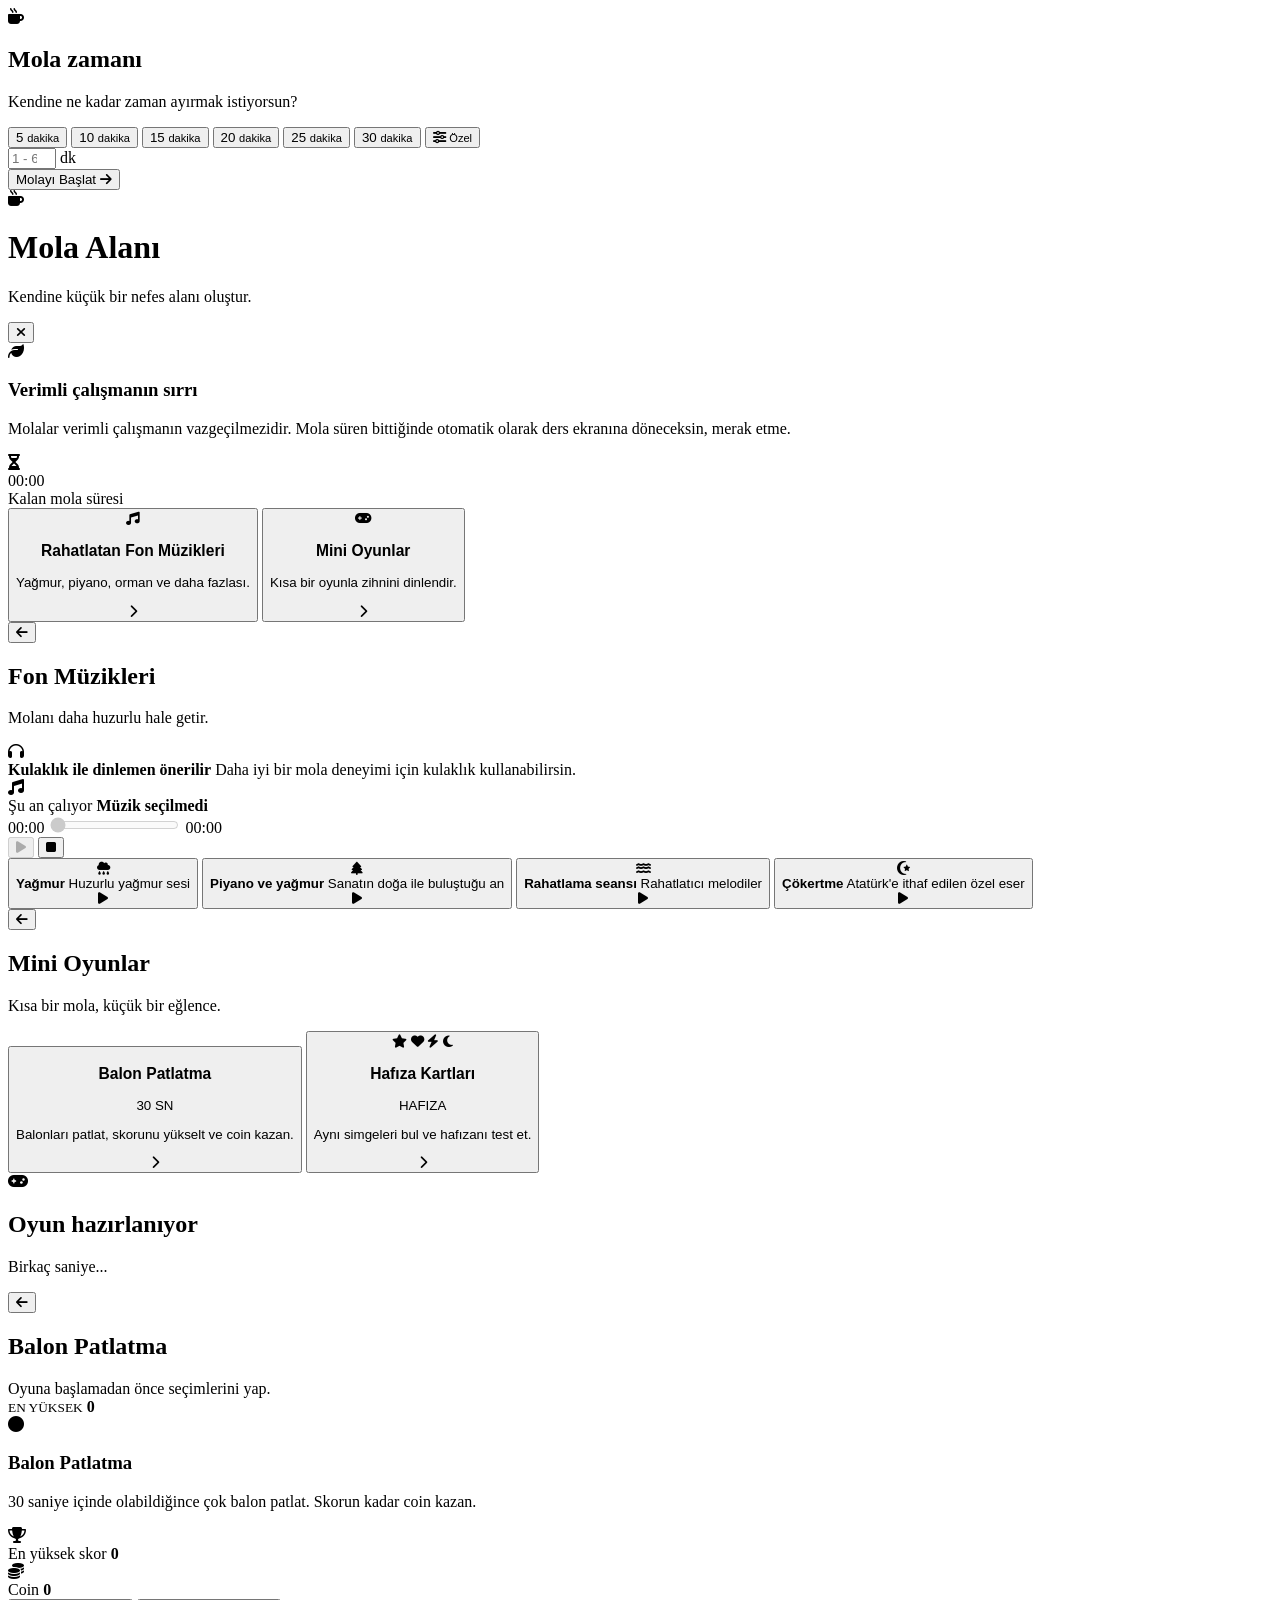
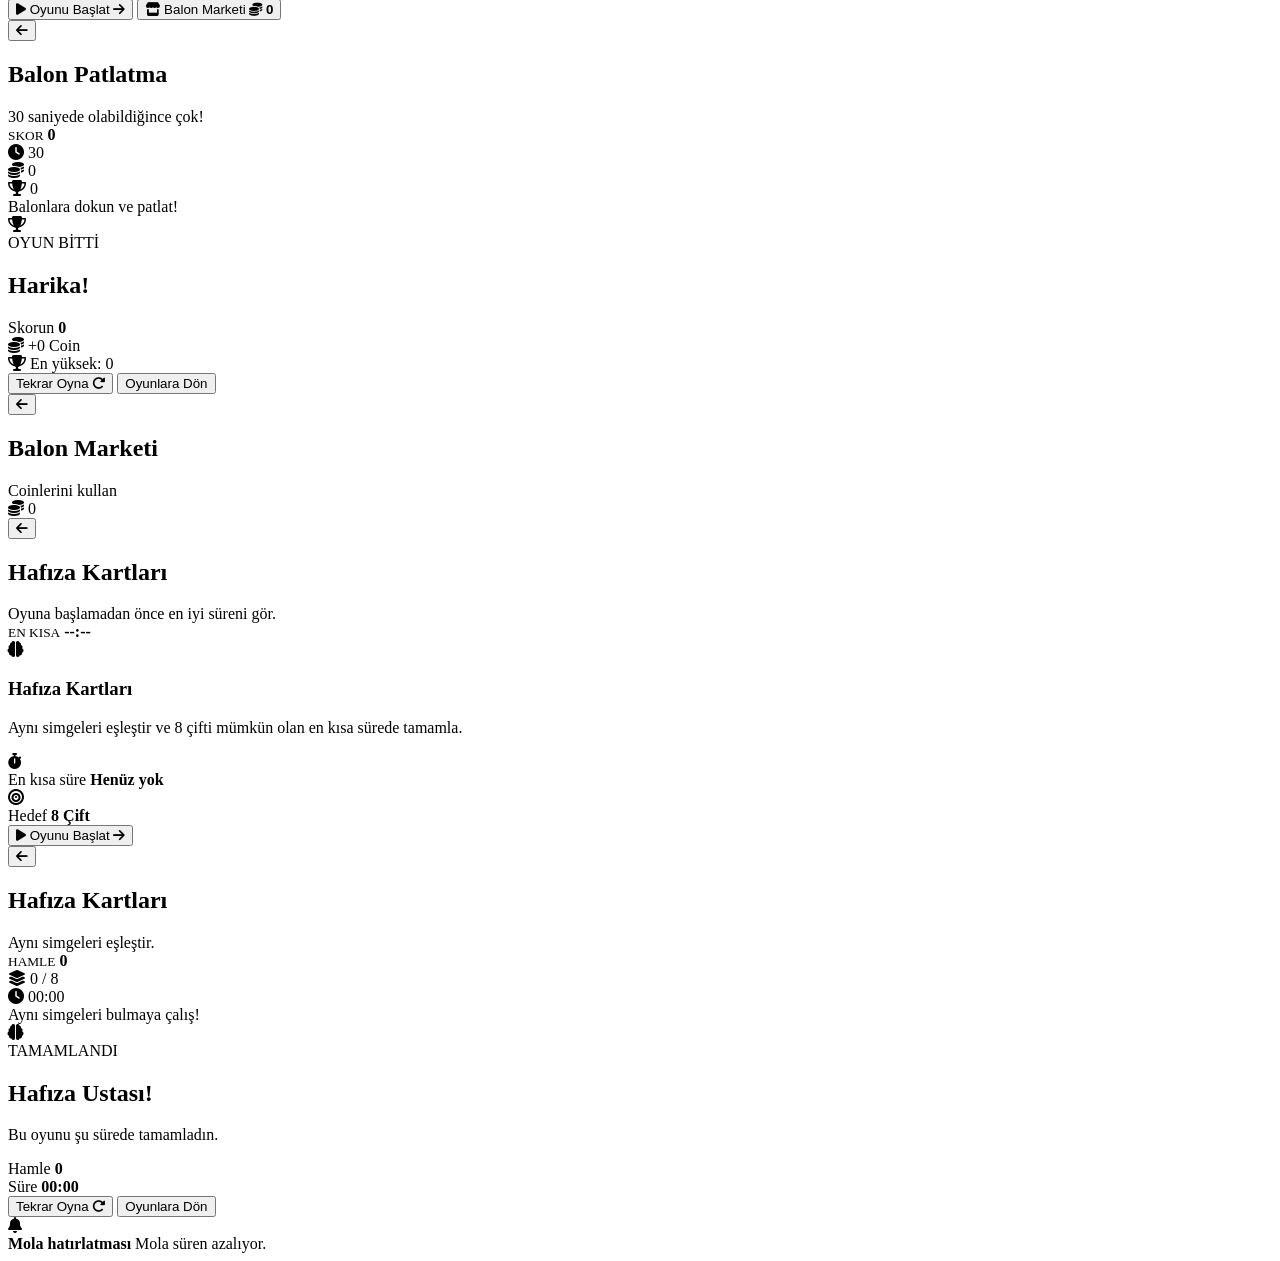
==== mola.html @ a787a086 "Add files via upload" ====
<!DOCTYPE html>
<html lang="tr">
<head>
    <meta charset="UTF-8">
    <meta name="viewport" content="width=device-width, initial-scale=1.0, maximum-scale=1.0, user-scalable=no">
    <meta name="theme-color" content="#0b1018">

    <title>Apexio - Mola</title>

    <link rel="preconnect" href="https://fonts.googleapis.com">
    <link rel="preconnect" href="https://fonts.gstatic.com" crossorigin>
    <link href="https://fonts.googleapis.com/css2?family=Poppins:wght@300;400;500;600;700;800&display=swap" rel="stylesheet">

    <link rel="stylesheet"
          href="https://cdnjs.cloudflare.com/ajax/libs/font-awesome/6.6.0/css/all.min.css">

    <link rel="stylesheet" href="style/mola.css">
</head>

<body>

<div class="background-effects">
    <div class="glow glow-one"></div>
    <div class="glow glow-two"></div>
</div>

<!-- =========================================================
     SÜRE SEÇİM POPUP
========================================================= -->

<div class="popup active" id="breakPopup">

    <div class="popup-box">

        <div class="popup-icon">
            <i class="fa-solid fa-mug-hot"></i>
        </div>

        <h2>Mola zamanı</h2>

        <p>
            Kendine ne kadar zaman ayırmak istiyorsun?
        </p>

        <div class="time-grid">

            <button class="time-option" data-minutes="5">
                <span>5</span>
                <small>dakika</small>
            </button>

            <button class="time-option" data-minutes="10">
                <span>10</span>
                <small>dakika</small>
            </button>

            <button class="time-option" data-minutes="15">
                <span>15</span>
                <small>dakika</small>
            </button>

            <button class="time-option" data-minutes="20">
                <span>20</span>
                <small>dakika</small>
            </button>

            <button class="time-option" data-minutes="25">
                <span>25</span>
                <small>dakika</small>
            </button>

            <button class="time-option" data-minutes="30">
                <span>30</span>
                <small>dakika</small>
            </button>

            <button class="time-option custom-option" id="customBtn">
                <i class="fa-solid fa-sliders"></i>
                <small>Özel</small>
            </button>

        </div>

        <div class="custom-area" id="customArea">

            <div class="custom-input-wrapper">
                <input
                    type="number"
                    id="customInput"
                    min="1"
                    max="60"
                    inputmode="numeric"
                    placeholder="1 - 60"
                >

                <span>dk</span>
            </div>

            <button id="customStart">
                Molayı Başlat
                <i class="fa-solid fa-arrow-right"></i>
            </button>

            <div class="custom-error" id="customError"></div>

        </div>

    </div>

</div>


<!-- =========================================================
     ANA MOLA SAYFASI
========================================================= -->

<main class="main-page" id="mainPage">

    <header class="main-header">

        <div class="title-area">

            <div class="main-icon">
                <i class="fa-solid fa-mug-hot"></i>
            </div>

            <div>
                <h1>Mola Alanı</h1>
                <p>Kendine küçük bir nefes alanı oluştur.</p>
            </div>

        </div>

        <button class="close-page-btn" id="exitBtn" aria-label="Moladan çık">
            <i class="fa-solid fa-xmark"></i>
        </button>

    </header>


    <!-- BİLGİLENDİRME -->

    <section class="info-card">

        <div class="info-icon">
            <i class="fa-solid fa-leaf"></i>
        </div>

        <div class="info-content">

            <h3>Verimli çalışmanın sırrı</h3>

            <p>
                Molalar verimli çalışmanın vazgeçilmezidir.
                Mola süren bittiğinde otomatik olarak ders ekranına döneceksin,
                merak etme.
            </p>

        </div>

    </section>


    <!-- TIMER -->

    <section class="timer-card">

        <div class="timer-decoration timer-decoration-one"></div>
        <div class="timer-decoration timer-decoration-two"></div>

        <div class="hourglass-container">

            <div class="hourglass">
                <i class="fa-solid fa-hourglass-half"></i>
            </div>

        </div>

        <div class="timer" id="timer">
            00:00
        </div>

        <div class="timer-label">
            Kalan mola süresi
        </div>

        <div class="timer-progress">
            <div class="timer-progress-bar" id="timerProgress"></div>
        </div>

    </section>


    <!-- AKSİYONLAR -->

    <section class="action-grid">

        <button class="action-card" id="musicOpen">

            <div class="action-icon music-icon">
                <i class="fa-solid fa-music"></i>
            </div>

            <div class="action-text">
                <h3>Rahatlatan Fon Müzikleri</h3>
                <p>Yağmur, piyano, orman ve daha fazlası.</p>
            </div>

            <i class="fa-solid fa-chevron-right action-arrow"></i>

        </button>


        <button class="action-card" id="gameOpen">

            <div class="action-icon game-icon">
                <i class="fa-solid fa-gamepad"></i>
            </div>

            <div class="action-text">
                <h3>Mini Oyunlar</h3>
                <p>Kısa bir oyunla zihnini dinlendir.</p>
            </div>

            <i class="fa-solid fa-chevron-right action-arrow"></i>

        </button>

    </section>

</main>


<!-- =========================================================
     FON MÜZİKLERİ SAYFASI
========================================================= -->

<section class="subpage" id="musicPage">

    <div class="subpage-header">

        <button class="back-button" id="musicBack">
            <i class="fa-solid fa-arrow-left"></i>
        </button>

        <div>
            <h2>Fon Müzikleri</h2>
            <p>Molanı daha huzurlu hale getir.</p>
        </div>

    </div>


    <div class="music-headphone-notice">
        <div class="music-headphone-icon">
            <i class="fa-solid fa-headphones"></i>
        </div>
        <div>
            <strong>Kulaklık ile dinlemen önerilir</strong>
            <span>Daha iyi bir mola deneyimi için kulaklık kullanabilirsin.</span>
        </div>
    </div>


    <div class="music-now-playing" id="musicNowPlaying">

        <div class="music-disc" id="musicDisc">
            <i class="fa-solid fa-music"></i>
        </div>

        <div class="music-player-main">
            <span>Şu an çalıyor</span>
            <strong id="nowPlayingName">Müzik seçilmedi</strong>

            <div class="music-progress-row">
                <span id="musicCurrentTime">00:00</span>
                <input
                    id="musicSeek"
                    class="music-seek"
                    type="range"
                    min="0"
                    max="100"
                    value="0"
                    step="0.1"
                    aria-label="Müzik ilerlemesi">
                <span id="musicDuration">00:00</span>
            </div>
        </div>

        <button id="musicPlayPause" class="music-control" aria-label="Oynat/Duraklat">
            <i class="fa-solid fa-play"></i>
        </button>

        <button id="stopMusic" class="music-stop" aria-label="Müziği durdur">
            <i class="fa-solid fa-stop"></i>
        </button>

    </div>


    <div class="ataturk-message" id="ataturkMessage" hidden aria-live="polite">
        <div class="ataturk-message-header">
            <div class="ataturk-symbol">
                <i class="fa-solid fa-star"></i>
            </div>
            <div>
                <span>Mustafa Kemal Atatürk</span>
                <strong>Gençliğe bırakılan mesaj</strong>
            </div>
            <button id="closeAtaturkMessage" class="ataturk-close" aria-label="Kapat">
                <i class="fa-solid fa-xmark"></i>
            </button>
        </div>

        <div class="ataturk-message-body">
            <div class="ataturk-quote-wrap" id="ataturkQuoteWrap">
                <p class="ataturk-quote" id="ataturkQuote"></p>
            </div>
            <span class="ataturk-quote-counter" id="ataturkQuoteCounter">1 / 6</span>
            <p class="ataturk-message-note">
                Müzik devam ederken sözler belirli aralıklarla değişir.
            </p>
        </div>
    </div>


    <div class="music-list">

        <button class="music-item" data-src="sesler/rahatfon/yagmur.mp3">

            <div class="music-item-icon rain">
                <i class="fa-solid fa-cloud-rain"></i>
            </div>

            <div>
                <strong>Yağmur</strong>
                <span>Huzurlu yağmur sesi</span>
            </div>

            <i class="fa-solid fa-play music-play"></i>

        </button>


        <button class="music-item" data-src="sesler/rahatfon/piyanoyagmur.mp3">

            <div class="music-item-icon forest">
                <i class="fa-solid fa-tree"></i>
            </div>

            <div>
                <strong>Piyano ve yağmur</strong>
                <span>Sanatın doğa ile buluştuğu an</span>
            </div>

            <i class="fa-solid fa-play music-play"></i>

        </button>


        <button class="music-item" data-src="sesler/rahatfon/rahatlatici.mp3">

            <div class="music-item-icon ocean">
                <i class="fa-solid fa-water"></i>
            </div>

            <div>
                <strong>Rahatlama seansı</strong>
                <span>Rahatlatıcı melodiler</span>
            </div>

            <i class="fa-solid fa-play music-play"></i>

        </button>



        <button class="music-item ataturk-music-item" data-src="sesler/rahatfon/cokertme.mp3" data-ataturk="true">

            <div class="music-item-icon ataturk">
                <i class="fa-solid fa-star-and-crescent"></i>
            </div>

            <div>
                <strong>Çökertme</strong>
                <span>Atatürk'e ithaf edilen özel eser</span>
            </div>

            <i class="fa-solid fa-play music-play"></i>

        </button>

    </div>


</div>

</section>


<!-- =========================================================
     MİNİ OYUNLAR MENÜSÜ
========================================================= -->

<section class="subpage" id="gamePage">

    <div class="subpage-header">

        <button class="back-button" id="gameBack">
            <i class="fa-solid fa-arrow-left"></i>
        </button>

        <div>
            <h2>Mini Oyunlar</h2>
            <p>Kısa bir mola, küçük bir eğlence.</p>
        </div>

    </div>


    <!-- OYUN BUTONLARI -->

    <div class="games-list">

        <button class="game-menu-card" id="balloonGameOpen">

            <div class="game-preview balloon-preview">
                <span class="preview-balloon preview-balloon-one"></span>
                <span class="preview-balloon preview-balloon-two"></span>
                <span class="preview-balloon preview-balloon-three"></span>
            </div>

            <div class="game-menu-content">
                <div class="game-title-row">
                    <h3>Balon Patlatma</h3>
                    <span class="game-tag">30 SN</span>
                </div>

                <p>
                    Balonları patlat, skorunu yükselt ve coin kazan.
                </p>
            </div>

            <i class="fa-solid fa-chevron-right"></i>

        </button>


        <button class="game-menu-card" id="memoryGameOpen">

            <div class="game-preview memory-preview">

                <span><i class="fa-solid fa-star"></i></span>
                <span><i class="fa-solid fa-heart"></i></span>
                <span><i class="fa-solid fa-bolt"></i></span>
                <span><i class="fa-solid fa-moon"></i></span>

            </div>

            <div class="game-menu-content">

                <div class="game-title-row">
                    <h3>Hafıza Kartları</h3>
                    <span class="game-tag">HAFIZA</span>
                </div>

                <p>
                    Aynı simgeleri bul ve hafızanı test et.
                </p>

            </div>

            <i class="fa-solid fa-chevron-right"></i>

        </button>

    </div>

</section>


<!-- =========================================================
     OYUN YÜKLEME EKRANI
========================================================= -->

<div class="game-loading" id="gameLoading">

    <div class="loading-animation">

        <div class="loading-spinner"></div>

        <div class="loading-icon" id="loadingIcon">
            <i class="fa-solid fa-gamepad"></i>
        </div>

    </div>

    <h2 id="loadingTitle">Oyun hazırlanıyor</h2>

    <p id="loadingText">
        Birkaç saniye...
    </p>

</div>


<!-- =========================================================
     BALON OYUNU MENÜSÜ
========================================================= -->

<section class="game-screen balloon-menu-screen" id="balloonMenu">

    <div class="game-screen-header">

        <button class="game-back-button" id="balloonMenuBack">
            <i class="fa-solid fa-arrow-left"></i>
        </button>

        <div>
            <h2>Balon Patlatma</h2>
            <span>Oyuna başlamadan önce seçimlerini yap.</span>
        </div>

        <div class="game-score">
            <small>EN YÜKSEK</small>
            <strong id="balloonMenuHighScore">0</strong>
        </div>

    </div>

    <div class="balloon-menu-hero">

        <div class="balloon-menu-icon">
            <i class="fa-solid fa-circle"></i>
        </div>

        <h3>Balon Patlatma</h3>

        <p>
            30 saniye içinde olabildiğince çok balon patlat.
            Skorun kadar coin kazan.
        </p>

    </div>

    <div class="game-stats balloon-menu-stats">

        <div class="game-stat">
            <div class="game-stat-icon trophy-icon">
                <i class="fa-solid fa-trophy"></i>
            </div>
            <div>
                <span>En yüksek skor</span>
                <strong id="balloonMenuScore">0</strong>
            </div>
        </div>

        <div class="game-stat">
            <div class="game-stat-icon coin-icon">
                <i class="fa-solid fa-coins"></i>
            </div>
            <div>
                <span>Coin</span>
                <strong id="balloonMenuCoins">0</strong>
            </div>
        </div>

    </div>

    <div class="balloon-menu-actions">

        <button class="balloon-start-button" id="balloonStartButton">
            <span>
                <i class="fa-solid fa-play"></i>
                Oyunu Başlat
            </span>
            <i class="fa-solid fa-arrow-right"></i>
        </button>

        <button class="balloon-market-button" id="balloonMarketOpen">
            <span>
                <i class="fa-solid fa-store"></i>
                Balon Marketi
            </span>
            <span class="balloon-market-coin">
                <i class="fa-solid fa-coins"></i>
                <strong id="balloonMenuMarketCoins">0</strong>
            </span>
        </button>

    </div>

</section>


<!-- =========================================================
     BALON OYUNU
========================================================= -->

<section class="game-screen" id="balloonGame">

    <div class="game-screen-header">

        <button class="game-back-button" id="balloonBack">
            <i class="fa-solid fa-arrow-left"></i>
        </button>

        <div>
            <h2>Balon Patlatma</h2>
            <span>30 saniyede olabildiğince çok!</span>
        </div>

        <div class="game-score">
            <small>SKOR</small>
            <strong id="balloonScore">0</strong>
        </div>

    </div>


    <div class="balloon-game-info">

        <div>
            <i class="fa-solid fa-clock"></i>
            <span id="balloonTimer">30</span>
        </div>

        <div>
            <i class="fa-solid fa-coins"></i>
            <span id="balloonCoins">0</span>
        </div>

        <div>
            <i class="fa-solid fa-trophy"></i>
            <span id="balloonBest">0</span>
        </div>

    </div>


    <div class="balloon-arena" id="balloonArena"></div>


    <div class="balloon-game-bottom">

        <span>
            Balonlara dokun ve patlat!
        </span>

    </div>

</section>


<!-- =========================================================
     BALON OYUNU SONUÇ
========================================================= -->

<div class="result-overlay" id="balloonResult">

    <div class="result-box">

        <div class="result-icon">
            <i class="fa-solid fa-trophy"></i>
        </div>

        <span class="result-small">OYUN BİTTİ</span>

        <h2>Harika!</h2>

        <div class="result-score">
            <span>Skorun</span>
            <strong id="resultScore">0</strong>
        </div>

        <div class="result-rewards">

            <div>
                <i class="fa-solid fa-coins"></i>
                <span id="resultCoins">+0 Coin</span>
            </div>

            <div>
                <i class="fa-solid fa-trophy"></i>
                <span id="resultBest">En yüksek: 0</span>
            </div>

        </div>

        <button id="playAgain">
            Tekrar Oyna
            <i class="fa-solid fa-rotate-right"></i>
        </button>

        <button class="result-secondary" id="resultBack">
            Oyunlara Dön
        </button>

    </div>

</div>


<!-- =========================================================
     BALON MARKETİ
========================================================= -->

<section class="game-screen" id="balloonMarket">

    <div class="game-screen-header">

        <button class="game-back-button" id="marketBack">
            <i class="fa-solid fa-arrow-left"></i>
        </button>

        <div>
            <h2>Balon Marketi</h2>
            <span>Coinlerini kullan</span>
        </div>

        <div class="market-coins">
            <i class="fa-solid fa-coins"></i>
            <span id="marketCoins">0</span>
        </div>

    </div>


    <div class="shop-balloons" id="shopBalloons"></div>

</section>


<!-- =========================================================
     HAFIZA OYUNU MENÜSÜ
========================================================= -->

<section class="game-screen memory-menu-screen" id="memoryMenu">

    <div class="game-screen-header">

        <button class="game-back-button" id="memoryMenuBack">
            <i class="fa-solid fa-arrow-left"></i>
        </button>

        <div>
            <h2>Hafıza Kartları</h2>
            <span>Oyuna başlamadan önce en iyi süreni gör.</span>
        </div>

        <div class="game-score">
            <small>EN KISA</small>
            <strong id="memoryMenuBestTime">--:--</strong>
        </div>

    </div>

    <div class="memory-menu-hero">

        <div class="memory-menu-icon">
            <i class="fa-solid fa-brain"></i>
        </div>

        <h3>Hafıza Kartları</h3>

        <p>
            Aynı simgeleri eşleştir ve 8 çifti mümkün olan en kısa sürede tamamla.
        </p>

    </div>

    <div class="game-stats memory-menu-stats">

        <div class="game-stat">
            <div class="game-stat-icon trophy-icon">
                <i class="fa-solid fa-stopwatch"></i>
            </div>
            <div>
                <span>En kısa süre</span>
                <strong id="memoryMenuBestTimeCard">Henüz yok</strong>
            </div>
        </div>

        <div class="game-stat">
            <div class="game-stat-icon coin-icon">
                <i class="fa-solid fa-bullseye"></i>
            </div>
            <div>
                <span>Hedef</span>
                <strong>8 Çift</strong>
            </div>
        </div>

    </div>

    <div class="balloon-menu-actions memory-menu-actions">

        <button class="balloon-start-button" id="memoryStartButton">
            <span>
                <i class="fa-solid fa-play"></i>
                Oyunu Başlat
            </span>
            <i class="fa-solid fa-arrow-right"></i>
        </button>

    </div>

</section>


<!-- =========================================================
     HAFIZA OYUNU
========================================================= -->

<section class="game-screen" id="memoryGame">

    <div class="game-screen-header">

        <button class="game-back-button" id="memoryBack">
            <i class="fa-solid fa-arrow-left"></i>
        </button>

        <div>
            <h2>Hafıza Kartları</h2>
            <span>Aynı simgeleri eşleştir.</span>
        </div>

        <div class="game-score">
            <small>HAMLE</small>
            <strong id="memoryMoves">0</strong>
        </div>

    </div>


    <div class="memory-info">

        <div>
            <i class="fa-solid fa-layer-group"></i>
            <span id="memoryPairs">0 / 8</span>
        </div>

        <div>
            <i class="fa-solid fa-clock"></i>
            <span id="memoryTime">00:00</span>
        </div>

    </div>


    <div class="memory-board" id="memoryBoard"></div>


    <div class="memory-message" id="memoryMessage">
        Aynı simgeleri bulmaya çalış!
    </div>

</section>


<!-- =========================================================
     HAFIZA SONUÇ
========================================================= -->

<div class="result-overlay" id="memoryResult">

    <div class="result-box">

        <div class="result-icon memory-result-icon">
            <i class="fa-solid fa-brain"></i>
        </div>

        <span class="result-small">TAMAMLANDI</span>

        <h2>Hafıza Ustası!</h2>

        <p class="memory-result-message" id="memoryResultMessage">Bu oyunu şu sürede tamamladın.</p>

        <div class="memory-result-stats">

            <div>
                <span>Hamle</span>
                <strong id="memoryResultMoves">0</strong>
            </div>

            <div>
                <span>Süre</span>
                <strong id="memoryResultTime">00:00</strong>
            </div>

        </div>

        <button id="memoryAgain">
            Tekrar Oyna
            <i class="fa-solid fa-rotate-right"></i>
        </button>

        <button class="result-secondary" id="memoryResultBack">
            Oyunlara Dön
        </button>

    </div>

</div>


<!-- =========================================================
     GENEL BİLDİRİM
========================================================= -->

<div class="break-notification" id="breakNotification">

    <div class="notification-icon">
        <i class="fa-solid fa-bell"></i>
    </div>

    <div class="notification-content">

        <strong id="notificationTitle">
            Mola hatırlatması
        </strong>

        <span id="notificationText">
            Mola süren azalıyor.
        </span>

    </div>

    <div class="notification-progress"></div>

</div>


<!-- BİP SESİ -->

<audio id="notificationSound" preload="auto">
    <source src="assets/audio/notification.mp3" type="audio/mpeg">
</audio>


<script src="script/mola.js"></script>

</body>
</html>
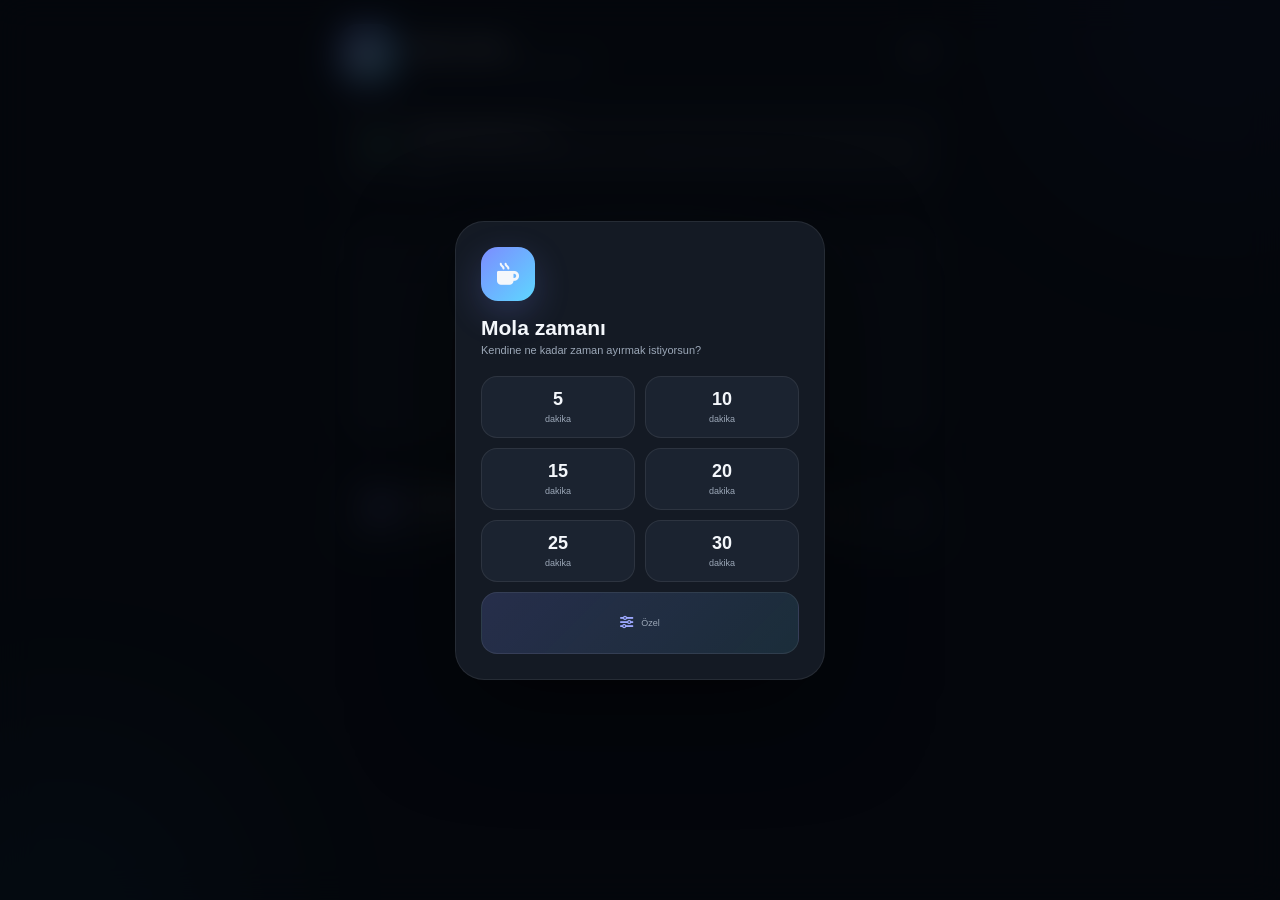
==== commit 11101e04: "Add files via upload" ====
--- a/mola.html
+++ b/mola.html
@@ -257,7 +257,7 @@
         </div>
         <div>
             <strong>Kulaklık ile dinlemen önerilir</strong>
-            <span>Daha iyi bir mola deneyimi için kulaklık kullanabilirsin.</span>
+            <span>Daha iyi bir mola deneyimi için kulaklık kullanabilirsin. <b style="font-weight: bold; color: #007bff">Müzik çalarken dilersen mini oyunlarıda oynayabilirsin.</b></span>
         </div>
     </div>
 
@@ -316,7 +316,7 @@
             <div class="ataturk-quote-wrap" id="ataturkQuoteWrap">
                 <p class="ataturk-quote" id="ataturkQuote"></p>
             </div>
-            <span class="ataturk-quote-counter" id="ataturkQuoteCounter">1 / 6</span>
+            <span class="ataturk-quote-counter" id="ataturkQuoteCounter">1 / 4</span>
             <p class="ataturk-message-note">
                 Müzik devam ederken sözler belirli aralıklarla değişir.
             </p>
@@ -350,7 +350,7 @@
 
             <div>
                 <strong>Piyano ve yağmur</strong>
-                <span>Sanatın doğa ile buluştuğu an</span>
+                <span>Sanatın doğa ile buluşması</span>
             </div>
 
             <i class="fa-solid fa-play music-play"></i>
@@ -366,7 +366,7 @@
 
             <div>
                 <strong>Rahatlama seansı</strong>
-                <span>Rahatlatıcı melodiler</span>
+                <span>Rahatlatan melodiler</span>
             </div>
 
             <i class="fa-solid fa-play music-play"></i>
@@ -474,6 +474,67 @@
 
         </button>
 
+        <button class="game-menu-card" id="reactionGameOpen">
+            <div class="game-preview reaction-preview">
+                <span><i class="fa-solid fa-bolt"></i></span>
+                <span><i class="fa-solid fa-hand-pointer"></i></span>
+                <span><i class="fa-solid fa-bolt"></i></span>
+            </div>
+            <div class="game-menu-content">
+                <div class="game-title-row">
+                    <h3>Refleks Testi</h3>
+                    <span class="game-tag">REFLEKS</span>
+                </div>
+                <p>Renk yeşile döndüğü anda dokun ve refleksini ölç.</p>
+            </div>
+            <i class="fa-solid fa-chevron-right"></i>
+        </button>
+
+        <button class="game-menu-card" id="mergeGameOpen">
+            <div class="game-preview merge-preview">
+                <span>2</span><span>4</span><span>8</span><span>16</span>
+            </div>
+            <div class="game-menu-content">
+                <div class="game-title-row">
+                    <h3>Sayı Birleştir</h3>
+                    <span class="game-tag">2048</span>
+                </div>
+                <p>Aynı sayıları birleştir, daha büyük sayılara ulaş ve rekorunu kır.</p>
+            </div>
+            <i class="fa-solid fa-chevron-right"></i>
+        </button>
+
+        <button class="game-menu-card" id="puzzleGameOpen">
+            <div class="game-preview puzzle-preview target-preview">
+                <span class="target-dot"></span>
+                <span class="target-dot"></span>
+                <span class="target-dot"></span>
+                <span class="target-cross">+</span>
+            </div>
+            <div class="game-menu-content">
+                <div class="game-title-row">
+                    <h3>Hedef Avı</h3>
+                    <span class="game-tag">REFLEKS</span>
+                </div>
+                <p>Hareket eden hedefleri yakala, süre bitmeden en yüksek skoru yap.</p>
+            </div>
+            <i class="fa-solid fa-chevron-right"></i>
+        </button>
+
+
+        <button class="game-menu-card" id="stackGameOpen">
+            <div class="game-preview stack-preview">
+                <span></span><span></span><span></span><span></span>
+            </div>
+            <div class="game-menu-content">
+                <div class="game-title-row">
+                    <h3>Kule Ustası</h3>
+                    <span class="game-tag">BECERİ</span>
+                </div>
+                <p>Hareket eden blokları doğru anda bırak, kuleni olabildiğince yükselt.</p>
+            </div>
+            <i class="fa-solid fa-chevron-right"></i>
+        </button>
     </div>
 
 </section>
@@ -732,6 +793,76 @@
 
 
 <!-- =========================================================
+     REFLEKS OYUNU MENÜSÜ
+========================================================= -->
+
+<section class="game-screen reaction-menu-screen" id="reactionMenu">
+    <div class="game-screen-header">
+        <button class="game-back-button" id="reactionMenuBack"><i class="fa-solid fa-arrow-left"></i></button>
+        <div>
+            <h2>Refleks Testi</h2>
+            <span>Yeşili gördüğün anda dokun.</span>
+        </div>
+        <div class="game-score">
+            <small>REKOR</small>
+            <strong id="reactionMenuBest">-- ms</strong>
+        </div>
+    </div>
+
+    <div class="reaction-menu-hero">
+        <div class="reaction-menu-icon"><i class="fa-solid fa-bolt"></i></div>
+        <h3>Ne kadar hızlısın?</h3>
+        <p>Ekran yeşile döndüğünde mümkün olduğunca hızlı dokun. En düşük milisaniye senin rekorun olacak.</p>
+    </div>
+
+    <div class="game-stats reaction-menu-stats">
+        <div class="game-stat">
+            <div class="game-stat-icon trophy-icon"><i class="fa-solid fa-bolt"></i></div>
+            <div><span>En hızlı tepki</span><strong id="reactionMenuBestCard">Henüz yok</strong></div>
+        </div>
+        <div class="game-stat">
+            <div class="game-stat-icon coin-icon"><i class="fa-solid fa-hand-pointer"></i></div>
+            <div><span>Kontrol</span><strong>Tek dokunuş</strong></div>
+        </div>
+    </div>
+
+    <div class="balloon-menu-actions">
+        <button class="balloon-start-button" id="reactionStartButton">
+            <span><i class="fa-solid fa-play"></i> Oyunu Başlat</span>
+            <i class="fa-solid fa-arrow-right"></i>
+        </button>
+    </div>
+</section>
+
+<section class="game-screen reaction-game-screen" id="reactionGame">
+    <div class="game-screen-header">
+        <button class="game-back-button" id="reactionBack"><i class="fa-solid fa-arrow-left"></i></button>
+        <div><h2>Refleks Testi</h2><span>Bekle ve yeşile dönüşte dokun.</span></div>
+        <div class="game-score"><small>TEPKİ</small><strong id="reactionTime">-- ms</strong></div>
+    </div>
+    <div class="reaction-arena reaction-waiting" id="reactionArena">
+        <div class="reaction-center">
+            <div class="reaction-icon"><i class="fa-solid fa-hand-pointer"></i></div>
+            <h3 id="reactionStatus">Bekle...</h3>
+            <p>Erken dokunursan tur yeniden başlar.</p>
+        </div>
+    </div>
+</section>
+
+<div class="result-overlay" id="reactionResult">
+    <div class="result-box">
+        <div class="result-icon"><i class="fa-solid fa-bolt"></i></div>
+        <span class="result-small">REFLEKS SONUCU</span>
+        <h2>Hızlıydın!</h2>
+        <div class="result-score"><span>Tepki süren</span><strong id="reactionResultTime">-- ms</strong></div>
+        <p id="reactionResultMessage" class="memory-result-message">Refleksini biraz daha geliştirebilirsin.</p>
+        <button id="reactionRetry">Tekrar Dene <i class="fa-solid fa-rotate-right"></i></button>
+        <button class="result-secondary" id="reactionResultBack">Oyunun Menüsüne Dön</button>
+    </div>
+</div>
+
+
+<!-- =========================================================
      HAFIZA OYUNU MENÜSÜ
 ========================================================= -->
 
@@ -745,12 +876,12 @@
 
         <div>
             <h2>Hafıza Kartları</h2>
-            <span>Oyuna başlamadan önce en iyi süreni gör.</span>
+            <span>Oyuna başlamadan önce hamle rekorunu gör.</span>
         </div>
 
         <div class="game-score">
-            <small>EN KISA</small>
-            <strong id="memoryMenuBestTime">--:--</strong>
+            <small>REKOR</small>
+            <strong id="memoryMenuBestMovesTop">--</strong>
         </div>
 
     </div>
@@ -773,11 +904,11 @@
 
         <div class="game-stat">
             <div class="game-stat-icon trophy-icon">
-                <i class="fa-solid fa-stopwatch"></i>
-            </div>
-            <div>
-                <span>En kısa süre</span>
-                <strong id="memoryMenuBestTimeCard">Henüz yok</strong>
+                <i class="fa-solid fa-trophy"></i>
+            </div>
+            <div>
+                <span>En az hamle</span>
+                <strong id="memoryMenuBestMoves">Henüz yok</strong>
             </div>
         </div>
 
@@ -905,6 +1036,169 @@
 
 
 <!-- =========================================================
+     SAYI BİRLEŞTİR MENÜSÜ
+========================================================= -->
+<section class="game-screen merge-menu-screen" id="mergeMenu">
+    <div class="game-screen-header">
+        <button class="game-back-button" id="mergeMenuBack"><i class="fa-solid fa-arrow-left"></i></button>
+        <div><h2>Sayı Birleştir</h2><span>2048 tarzı sayı bulmacası.</span></div>
+        <div class="game-score"><small>REKOR</small><strong id="mergeMenuBest">0</strong></div>
+    </div>
+    <div class="merge-menu-hero">
+        <div class="merge-menu-icon"><i class="fa-solid fa-layer-group"></i></div>
+        <h3>Ne kadar büyütebilirsin?</h3>
+        <p>Aynı sayıları kaydırarak birleştir. Tahta dolmadan mümkün olan en yüksek skora ulaş.</p>
+    </div>
+    <div class="game-stats">
+        <div class="game-stat"><div class="game-stat-icon trophy-icon"><i class="fa-solid fa-trophy"></i></div><div><span>En yüksek skor</span><strong id="mergeMenuBestCard">0</strong></div></div>
+        <div class="game-stat"><div class="game-stat-icon coin-icon"><i class="fa-solid fa-bullseye"></i></div><div><span>Hedef</span><strong>2048</strong></div></div>
+    </div>
+    <div class="balloon-menu-actions">
+        <button class="balloon-start-button" id="mergeStartButton"><span><i class="fa-solid fa-play"></i> Oyunu Başlat</span><i class="fa-solid fa-arrow-right"></i></button>
+    </div>
+</section>
+
+<section class="game-screen merge-game-screen" id="mergeGame">
+    <div class="game-screen-header">
+        <button class="game-back-button" id="mergeBack"><i class="fa-solid fa-arrow-left"></i></button>
+        <div><h2>Sayı Birleştir</h2><span>Aynı sayıları birleştir.</span></div>
+        <div class="game-score"><small>SKOR</small><strong id="mergeScore">0</strong></div>
+    </div>
+    <div class="merge-info"><div><i class="fa-solid fa-trophy"></i><span>Rekor: <b id="mergeBest">0</b></span></div><div><i class="fa-solid fa-bolt"></i><span>2048'e ulaş!</span></div></div>
+    <div class="merge-board" id="mergeBoard"></div>
+    <p class="merge-help">Kaydır: yukarı · aşağı · sola · sağa</p>
+</section>
+
+<!-- =========================================================
+     HEDEF AVI MENÜSÜ
+========================================================= -->
+<section class="game-screen puzzle-menu-screen" id="puzzleMenu">
+    <div class="game-screen-header">
+        <button class="game-back-button" id="puzzleMenuBack"><i class="fa-solid fa-arrow-left"></i></button>
+        <div><h2>Hedef Avı</h2><span>Hedefleri yakala.</span></div>
+        <div class="game-score"><small>REKOR</small><strong id="puzzleMenuBest">0</strong></div>
+    </div>
+
+    <div class="puzzle-menu-hero">
+        <div class="puzzle-menu-icon target-menu-icon"><i class="fa-solid fa-crosshairs"></i></div>
+        <h3>Hedefleri kaçırma!</h3>
+        <p>30 saniye içinde ekranda beliren hedeflere dokun. Hedefler küçüldükçe puan almak zorlaşır.</p>
+    </div>
+
+    <div class="game-stats">
+        <div class="game-stat">
+            <div class="game-stat-icon trophy-icon"><i class="fa-solid fa-trophy"></i></div>
+            <div><span>En yüksek skor</span><strong id="puzzleMenuBestCard">Henüz yok</strong></div>
+        </div>
+        <div class="game-stat">
+            <div class="game-stat-icon coin-icon"><i class="fa-solid fa-stopwatch"></i></div>
+            <div><span>Süre</span><strong>30 saniye</strong></div>
+        </div>
+    </div>
+
+    <div class="balloon-menu-actions">
+        <button class="balloon-start-button" id="puzzleStartButton">
+            <span><i class="fa-solid fa-play"></i> Oyunu Başlat</span>
+            <i class="fa-solid fa-arrow-right"></i>
+        </button>
+    </div>
+</section>
+
+<section class="game-screen puzzle-game-screen" id="puzzleGame">
+    <div class="game-screen-header">
+        <button class="game-back-button" id="puzzleBack"><i class="fa-solid fa-arrow-left"></i></button>
+        <div><h2>Hedef Avı</h2><span>Hedefleri yakala.</span></div>
+        <div class="game-score"><small>SÜRE</small><strong id="puzzleMoves">30</strong></div>
+    </div>
+
+    <div class="puzzle-info">
+        <div><i class="fa-solid fa-bullseye"></i><span>Skor <b id="puzzleMovesInfo">0</b></span></div>
+        <div><i class="fa-solid fa-trophy"></i><span>Rekor <b id="puzzleBestInfo">--</b></span></div>
+    </div>
+
+    <div class="target-game-arena puzzle-board" id="puzzleBoard">
+        <button class="target-game-target" id="puzzleTarget" aria-label="Hedef"></button>
+        <div class="target-game-countdown" id="puzzleMessage">HEDEFİ YAKALA!</div>
+    </div>
+</section>
+
+<div class="result-overlay" id="puzzleResult">
+    <div class="result-box">
+        <div class="result-icon memory-result-icon"><i class="fa-solid fa-crosshairs"></i></div>
+        <span class="result-small">SÜRE BİTTİ</span>
+        <h2>Hedef Avı!</h2>
+        <div class="result-score"><span>Skorun</span><strong id="puzzleResultMoves">0</strong></div>
+        <p class="memory-result-message" id="puzzleResultMessage">Süre doldu.</p>
+        <button id="puzzleAgain">Tekrar Oyna <i class="fa-solid fa-rotate-right"></i></button>
+        <button class="result-secondary" id="puzzleResultBack">Oyunun Menüsüne Dön</button>
+    </div>
+</div>
+
+<!-- =========================================================
+     SAYI BİRLEŞTİR SONUÇ
+========================================================= -->
+<div class="result-overlay" id="mergeResult">
+    <div class="result-box">
+        <div class="result-icon"><i class="fa-solid fa-layer-group"></i></div>
+        <span class="result-small">OYUN BİTTİ</span>
+        <h2>Oyun Bitti!</h2>
+        <div class="result-score"><span>Skorun</span><strong id="mergeResultScore">0</strong></div>
+        <p class="memory-result-message" id="mergeResultMessage">Bu oyunda güzel bir skor yaptın.</p>
+        <button id="mergeAgain">Tekrar Oyna <i class="fa-solid fa-rotate-right"></i></button>
+        <button class="result-secondary" id="mergeResultBack">Oyunun Menüsüne Dön</button>
+    </div>
+</div>
+
+<!-- =========================================================
+     KULE USTASI MENÜSÜ
+========================================================= -->
+<section class="game-screen stack-menu-screen" id="stackMenu">
+    <div class="game-screen-header">
+        <button class="game-back-button" id="stackMenuBack"><i class="fa-solid fa-arrow-left"></i></button>
+        <div><h2>Kule Ustası</h2><span>Blokları üst üste yerleştir.</span></div>
+        <div class="game-score"><small>REKOR</small><strong id="stackMenuBest">0</strong></div>
+    </div>
+    <div class="stack-menu-hero">
+        <div class="stack-menu-icon"><i class="fa-solid fa-layer-group"></i></div>
+        <h3>Kuleni ne kadar yükseltebilirsin?</h3>
+        <p>Hareket eden bloğu doğru anda bırak. Ne kadar iyi hizalarsan kulen o kadar yüksek olur.</p>
+    </div>
+    <div class="game-stats">
+        <div class="game-stat"><div class="game-stat-icon trophy-icon"><i class="fa-solid fa-trophy"></i></div><div><span>En yüksek kule</span><strong id="stackMenuBestCard">0</strong></div></div>
+        <div class="game-stat"><div class="game-stat-icon coin-icon"><i class="fa-solid fa-infinity"></i></div><div><span>Oyun Modu</span><strong>Sınırsız</strong></div></div>
+    </div>
+    <div class="balloon-menu-actions">
+        <button class="balloon-start-button" id="stackStartButton"><span><i class="fa-solid fa-play"></i> Oyunu Başlat</span><i class="fa-solid fa-arrow-right"></i></button>
+    </div>
+</section>
+
+<section class="game-screen stack-game-screen" id="stackGame">
+    <div class="game-screen-header">
+        <button class="game-back-button" id="stackBack"><i class="fa-solid fa-arrow-left"></i></button>
+        <div><h2>Kule Ustası</h2><span>Doğru anda dokun.</span></div>
+        <div class="game-score"><small>KAT</small><strong id="stackScore">0</strong></div>
+    </div>
+    <div class="stack-info"><div><i class="fa-solid fa-trophy"></i><span>Rekor: <b id="stackBest">0</b></span></div><div><i class="fa-solid fa-hand-pointer"></i><span>Dokun = bırak</span></div></div>
+    <div class="stack-arena" id="stackArena">
+        <div class="stack-instruction" id="stackInstruction">Başlamak için dokun</div>
+        <div class="stack-tower" id="stackTower"></div>
+        <div class="stack-moving" id="stackMoving"></div>
+    </div>
+</section>
+
+<div class="result-overlay" id="stackResult">
+    <div class="result-box">
+        <div class="result-icon"><i class="fa-solid fa-trophy"></i></div>
+        <span class="result-small">KULE TAMAMLANDI</span>
+        <h2>Harika!</h2>
+        <div class="result-score"><span>Kulen</span><strong id="stackResultScore">0</strong></div>
+        <p class="memory-result-message" id="stackResultMessage">Katı tamamladın.</p>
+        <button id="stackAgain">Tekrar Oyna <i class="fa-solid fa-rotate-right"></i></button>
+        <button class="result-secondary" id="stackResultBack">Oyunun Menüsüne Dön</button>
+    </div>
+</div>
+
+<!-- =========================================================
      GENEL BİLDİRİM
 ========================================================= -->
 
--- a/style/mola.css
+++ b/style/mola.css
@@ -0,0 +1,2094 @@
+:root {
+    --bg-main: #0b1018;
+    --bg-secondary: #101722;
+    --bg-card: rgba(255, 255, 255, 0.055);
+    --bg-card-hover: rgba(255, 255, 255, 0.08);
+
+    --text-main: #f4f7fb;
+    --text-secondary: #9ca8b8;
+    --text-soft: #758195;
+
+    --accent: #7c8cff;
+    --accent-light: #9da8ff;
+    --accent-blue: #5ed7ff;
+
+    --green: #48d597;
+    --yellow: #ffc857;
+    --red: #ff6577;
+
+    --border: rgba(255, 255, 255, 0.08);
+
+    --shadow: 0 20px 60px rgba(0, 0, 0, 0.35);
+
+    --radius-large: 28px;
+    --radius-medium: 20px;
+}
+
+* {
+    margin: 0;
+    padding: 0;
+    box-sizing: border-box;
+    -webkit-tap-highlight-color: transparent;
+}
+
+html,
+body {
+    width: 100%;
+    height: 100%;
+}
+
+body {
+    font-family: "Poppins", sans-serif;
+    background: var(--bg-main);
+    color: var(--text-main);
+    overflow: hidden;
+    overscroll-behavior: none;
+}
+
+button,
+input {
+    font-family: inherit;
+}
+
+button {
+    cursor: pointer;
+}
+
+.background-effects {
+    position: fixed;
+    inset: 0;
+    pointer-events: none;
+    overflow: hidden;
+    z-index: -1;
+}
+
+.glow {
+    position: absolute;
+    width: 320px;
+    height: 320px;
+    border-radius: 50%;
+    filter: blur(100px);
+    opacity: 0.15;
+}
+
+.glow-one {
+    top: -150px;
+    right: -100px;
+    background: #716cff;
+}
+
+.glow-two {
+    bottom: -180px;
+    left: -100px;
+    background: #39c7ff;
+}
+
+
+/* =========================================================
+   ANA SAYFA
+========================================================= */
+
+.main-page {
+    width: 100%;
+    height: 100%;
+    padding: 24px;
+    overflow-y: auto;
+    scrollbar-width: none;
+}
+
+.main-page::-webkit-scrollbar,
+.subpage::-webkit-scrollbar,
+.game-screen::-webkit-scrollbar {
+    display: none;
+}
+
+.main-header {
+    display: flex;
+    justify-content: space-between;
+    align-items: center;
+    margin-bottom: 24px;
+}
+
+.title-area {
+    display: flex;
+    align-items: center;
+    gap: 14px;
+}
+
+.main-icon {
+    width: 58px;
+    height: 58px;
+    border-radius: 19px;
+    display: flex;
+    align-items: center;
+    justify-content: center;
+    background: linear-gradient(
+        135deg,
+        var(--accent),
+        var(--accent-blue)
+    );
+    box-shadow: 0 12px 35px rgba(124, 140, 255, 0.25);
+    font-size: 24px;
+}
+
+.title-area h1 {
+    font-size: 20px;
+    font-weight: 700;
+}
+
+.title-area p {
+    color: var(--text-secondary);
+    font-size: 11px;
+    margin-top: 2px;
+}
+
+.close-page-btn {
+    width: 44px;
+    height: 44px;
+    border: 1px solid var(--border);
+    border-radius: 50%;
+    color: var(--text-secondary);
+    background: var(--bg-card);
+    font-size: 18px;
+    transition: 0.25s;
+}
+
+.close-page-btn:active {
+    transform: scale(0.9);
+}
+
+
+/* =========================================================
+   BİLGİ KARTI
+========================================================= */
+
+.info-card {
+    display: flex;
+    gap: 14px;
+    padding: 18px;
+    margin-bottom: 18px;
+    border: 1px solid var(--border);
+    border-radius: var(--radius-medium);
+    background: var(--bg-card);
+    backdrop-filter: blur(20px);
+    box-shadow: var(--shadow);
+}
+
+.info-icon {
+    flex: 0 0 40px;
+    height: 40px;
+    display: flex;
+    align-items: center;
+    justify-content: center;
+    border-radius: 13px;
+    background: rgba(72, 213, 151, 0.1);
+    color: var(--green);
+}
+
+.info-content h3 {
+    font-size: 13px;
+    font-weight: 600;
+    margin-bottom: 5px;
+}
+
+.info-content p {
+    color: var(--text-secondary);
+    font-size: 10px;
+    line-height: 1.65;
+}
+
+
+/* =========================================================
+   TIMER
+========================================================= */
+
+.timer-card {
+    position: relative;
+    overflow: hidden;
+    text-align: center;
+    padding: 28px 20px;
+    margin-bottom: 18px;
+    border: 1px solid var(--border);
+    border-radius: var(--radius-large);
+    background:
+        radial-gradient(
+            circle at 50% 0%,
+            rgba(124, 140, 255, 0.12),
+            transparent 55%
+        ),
+        var(--bg-card);
+    box-shadow: var(--shadow);
+}
+
+.timer-decoration {
+    position: absolute;
+    width: 120px;
+    height: 120px;
+    border-radius: 50%;
+    border: 1px solid rgba(124, 140, 255, 0.08);
+}
+
+.timer-decoration-one {
+    top: -70px;
+    left: -70px;
+}
+
+.timer-decoration-two {
+    right: -70px;
+    bottom: -70px;
+}
+
+.hourglass-container {
+    display: flex;
+    justify-content: center;
+    margin-bottom: 8px;
+}
+
+.hourglass {
+    width: 54px;
+    height: 54px;
+    border-radius: 18px;
+    display: flex;
+    align-items: center;
+    justify-content: center;
+    background: rgba(124, 140, 255, 0.1);
+    color: var(--accent-light);
+    font-size: 25px;
+    animation: hourglassFloat 3s ease-in-out infinite;
+}
+
+@keyframes hourglassFloat {
+    0%,
+    100% {
+        transform: translateY(0) rotate(0deg);
+    }
+
+    50% {
+        transform: translateY(-5px) rotate(180deg);
+    }
+}
+
+.timer {
+    font-size: clamp(48px, 15vw, 66px);
+    font-weight: 700;
+    line-height: 1;
+    letter-spacing: 3px;
+    font-variant-numeric: tabular-nums;
+}
+
+.timer-label {
+    color: var(--text-secondary);
+    font-size: 11px;
+    margin-top: 8px;
+}
+
+.timer-progress {
+    height: 4px;
+    margin: 22px auto 0;
+    max-width: 300px;
+    overflow: hidden;
+    border-radius: 10px;
+    background: rgba(255, 255, 255, 0.06);
+}
+
+.timer-progress-bar {
+    width: 100%;
+    height: 100%;
+    border-radius: inherit;
+    background: linear-gradient(
+        90deg,
+        var(--accent),
+        var(--accent-blue)
+    );
+    transform-origin: left;
+    transition: transform 1s linear;
+}
+
+
+/* =========================================================
+   AKSİYON KARTLARI
+========================================================= */
+
+.action-grid {
+    display: flex;
+    flex-direction: column;
+    gap: 13px;
+    padding-bottom: 30px;
+}
+
+.action-card {
+    width: 100%;
+    display: flex;
+    align-items: center;
+    gap: 14px;
+    text-align: left;
+    padding: 17px;
+    border: 1px solid var(--border);
+    border-radius: 21px;
+    background: var(--bg-card);
+    color: var(--text-main);
+    transition: 0.25s;
+}
+
+.action-card:active {
+    transform: scale(0.975);
+    background: var(--bg-card-hover);
+}
+
+.action-icon {
+    width: 48px;
+    height: 48px;
+    flex: 0 0 48px;
+    border-radius: 16px;
+    display: flex;
+    align-items: center;
+    justify-content: center;
+    font-size: 20px;
+}
+
+.music-icon {
+    color: #a89cff;
+    background: rgba(124, 140, 255, 0.12);
+}
+
+.game-icon {
+    color: #5ed7ff;
+    background: rgba(94, 215, 255, 0.1);
+}
+
+.action-text {
+    min-width: 0;
+    flex: 1;
+}
+
+.action-text h3 {
+    font-size: 13px;
+    font-weight: 600;
+    margin-bottom: 3px;
+}
+
+.action-text p {
+    color: var(--text-secondary);
+    font-size: 9px;
+    line-height: 1.5;
+}
+
+.action-arrow {
+    color: var(--text-soft);
+    font-size: 12px;
+}
+
+
+/* =========================================================
+   SÜRE POPUP
+========================================================= */
+
+.popup {
+    position: fixed;
+    inset: 0;
+    z-index: 1000;
+    display: flex;
+    align-items: center;
+    justify-content: center;
+    padding: 20px;
+    background: rgba(3, 6, 10, 0.82);
+    backdrop-filter: blur(16px);
+    opacity: 0;
+    visibility: hidden;
+    transition: 0.35s;
+}
+
+.popup.active {
+    opacity: 1;
+    visibility: visible;
+}
+
+.popup-box {
+    width: 100%;
+    max-width: 370px;
+    padding: 25px;
+    border: 1px solid var(--border);
+    border-radius: 29px;
+    background: #141a24;
+    box-shadow: 0 30px 100px rgba(0, 0, 0, 0.55);
+    transform: translateY(20px) scale(0.95);
+    transition: 0.4s;
+}
+
+.popup.active .popup-box {
+    transform: translateY(0) scale(1);
+}
+
+.popup-icon {
+    width: 54px;
+    height: 54px;
+    margin-bottom: 15px;
+    border-radius: 17px;
+    display: flex;
+    align-items: center;
+    justify-content: center;
+    background: linear-gradient(
+        135deg,
+        var(--accent),
+        var(--accent-blue)
+    );
+    box-shadow: 0 12px 35px rgba(124, 140, 255, 0.22);
+    font-size: 22px;
+}
+
+.popup-box h2 {
+    font-size: 21px;
+}
+
+.popup-box > p {
+    margin-top: 4px;
+    color: var(--text-secondary);
+    font-size: 11px;
+}
+
+.time-grid {
+    display: grid;
+    grid-template-columns: repeat(2, 1fr);
+    gap: 10px;
+    margin-top: 20px;
+}
+
+.time-option {
+    min-height: 62px;
+    border: 1px solid var(--border);
+    border-radius: 16px;
+    color: var(--text-main);
+    background: #1b2330;
+    transition: 0.25s;
+}
+
+.time-option:active {
+    transform: scale(0.95);
+}
+
+.time-option span {
+    display: block;
+    font-size: 18px;
+    font-weight: 700;
+}
+
+.time-option small {
+    color: var(--text-secondary);
+    font-size: 9px;
+}
+
+.time-option:hover {
+    border-color: rgba(124, 140, 255, 0.4);
+}
+
+.custom-option {
+    grid-column: span 2;
+    display: flex;
+    align-items: center;
+    justify-content: center;
+    gap: 8px;
+    background: linear-gradient(
+        135deg,
+        rgba(124, 140, 255, 0.18),
+        rgba(94, 215, 255, 0.1)
+    );
+}
+
+.custom-option i {
+    color: var(--accent-light);
+}
+
+.custom-area {
+    display: none;
+    flex-direction: column;
+    gap: 10px;
+    margin-top: 14px;
+}
+
+.custom-input-wrapper {
+    display: flex;
+    align-items: center;
+    gap: 8px;
+    padding: 0 15px;
+    border-radius: 14px;
+    background: #1b2330;
+    border: 1px solid var(--border);
+}
+
+.custom-input-wrapper input {
+    width: 100%;
+    padding: 14px 0;
+    border: none;
+    outline: none;
+    background: transparent;
+    color: white;
+    font-size: 16px;
+}
+
+.custom-input-wrapper span {
+    color: var(--text-secondary);
+    font-size: 12px;
+}
+
+#customStart {
+    padding: 14px;
+    border: none;
+    border-radius: 14px;
+    color: white;
+    background: linear-gradient(
+        135deg,
+        var(--accent),
+        var(--accent-blue)
+    );
+    font-weight: 600;
+}
+
+.custom-error {
+    min-height: 15px;
+    text-align: center;
+    color: var(--red);
+    font-size: 10px;
+}
+
+
+/* =========================================================
+   ALT SAYFALAR
+========================================================= */
+
+.subpage {
+    position: fixed;
+    inset: 0;
+    z-index: 50;
+    padding: 24px;
+    overflow-y: auto;
+    background:
+        radial-gradient(
+            circle at top right,
+            rgba(124, 140, 255, 0.08),
+            transparent 40%
+        ),
+        var(--bg-main);
+    transform: translateX(100%);
+    transition: transform 0.42s cubic-bezier(0.22, 1, 0.36, 1);
+}
+
+.subpage.show {
+    transform: translateX(0);
+}
+
+.subpage-header {
+    display: flex;
+    align-items: center;
+    gap: 14px;
+    margin-bottom: 25px;
+}
+
+.subpage-header h2 {
+    font-size: 19px;
+}
+
+.subpage-header p {
+    color: var(--text-secondary);
+    font-size: 9px;
+    margin-top: 2px;
+}
+
+.back-button {
+    width: 44px;
+    height: 44px;
+    flex: 0 0 44px;
+    border: 1px solid var(--border);
+    border-radius: 50%;
+    color: var(--text-main);
+    background: var(--bg-card);
+}
+
+.back-button:active {
+    transform: scale(0.9);
+}
+
+
+/* =========================================================
+   MÜZİK
+========================================================= */
+
+.music-headphone-notice {
+    display: flex;
+    align-items: center;
+    gap: 11px;
+    padding: 12px 13px;
+    margin-bottom: 12px;
+    border: 1px solid var(--border);
+    border-radius: 16px;
+    background: var(--bg-card);
+}
+
+.music-headphone-icon {
+    width: 38px;
+    height: 38px;
+    flex: 0 0 38px;
+    display: flex;
+    align-items: center;
+    justify-content: center;
+    border-radius: 12px;
+    color: var(--accent-light);
+    background: rgba(124, 140, 255, 0.1);
+}
+
+.music-headphone-notice strong,
+.music-headphone-notice span {
+    display: block;
+}
+
+.music-headphone-notice strong {
+    font-size: 10px;
+}
+
+.music-headphone-notice span {
+    margin-top: 3px;
+    color: var(--text-secondary);
+    font-size: 8px;
+    line-height: 1.4;
+}
+
+.music-player-main {
+    min-width: 0;
+    flex: 1;
+}
+
+.music-progress-row {
+    display: grid;
+    grid-template-columns: 31px 1fr 31px;
+    align-items: center;
+    gap: 6px;
+    margin-top: 7px;
+}
+
+.music-progress-row > span {
+    color: var(--text-soft);
+    font-size: 7px;
+    font-variant-numeric: tabular-nums;
+}
+
+.music-progress-row > span:last-child {
+    text-align: right;
+}
+
+.music-seek {
+    width: 100%;
+    height: 4px;
+    margin: 0;
+    accent-color: var(--accent);
+    cursor: pointer;
+}
+
+.music-seek:disabled {
+    opacity: 0.45;
+    cursor: default;
+}
+
+.music-control,
+.music-stop {
+    flex: 0 0 38px;
+    width: 38px;
+    height: 38px;
+    border: none;
+    border-radius: 12px;
+    display: flex;
+    align-items: center;
+    justify-content: center;
+}
+
+.music-control {
+    color: var(--accent-light);
+    background: rgba(124, 140, 255, 0.1);
+}
+
+.music-control:disabled {
+    opacity: 0.4;
+}
+
+.music-disc.playing {
+    animation: musicDiscSpin 4s linear infinite;
+}
+
+@keyframes musicDiscSpin {
+    to {
+        transform: rotate(360deg);
+    }
+}
+
+.music-item.ataturk-music-item {
+    border-color: rgba(190, 40, 40, 0.22);
+}
+
+.music-item-icon.ataturk {
+    color: #d94b4b;
+    background: rgba(217, 75, 75, 0.1);
+}
+
+.ataturk-message {
+    margin-top: 14px;
+    border: 1px solid rgba(217, 75, 75, 0.2);
+    border-radius: 20px;
+    overflow: hidden;
+    background: var(--bg-card);
+    opacity: 0;
+    transform: translateY(8px);
+    transition: 0.22s ease;
+}
+
+.ataturk-message[hidden] {
+    display: none;
+}
+
+.ataturk-message.show {
+    opacity: 1;
+    transform: translateY(0);
+}
+
+.ataturk-message-header {
+    display: flex;
+    align-items: center;
+    gap: 10px;
+    padding: 13px;
+    border-bottom: 1px solid var(--border);
+}
+
+.ataturk-symbol {
+    width: 40px;
+    height: 40px;
+    flex: 0 0 40px;
+    display: flex;
+    align-items: center;
+    justify-content: center;
+    border-radius: 13px;
+    color: #d94b4b;
+    background: rgba(217, 75, 75, 0.1);
+}
+
+.ataturk-message-header div:nth-child(2) {
+    flex: 1;
+}
+
+.ataturk-message-header span,
+.ataturk-message-header strong {
+    display: block;
+}
+
+.ataturk-message-header span {
+    color: var(--text-secondary);
+    font-size: 7px;
+}
+
+.ataturk-message-header strong {
+    margin-top: 2px;
+    font-size: 11px;
+}
+
+.ataturk-close {
+    width: 30px;
+    height: 30px;
+    border: none;
+    border-radius: 10px;
+    color: var(--text-soft);
+    background: var(--bg-surface);
+}
+
+.ataturk-message-body {
+    padding: 14px;
+}
+
+.ataturk-message-body p {
+    color: var(--text-secondary);
+    font-size: 9px;
+    line-height: 1.7;
+}
+
+.ataturk-message-body .ataturk-quote {
+    margin: 0;
+    color: var(--text-main);
+    font-size: 12px;
+    font-weight: 650;
+    line-height: 1.7;
+}
+
+.ataturk-quote-wrap {
+    min-height: 74px;
+    display: flex;
+    align-items: center;
+}
+
+.ataturk-quote.quote-in {
+    animation: ataturkQuoteIn 0.55s ease both;
+}
+
+@keyframes ataturkQuoteIn {
+    from {
+        opacity: 0;
+        transform: translateY(10px) scale(0.98);
+    }
+    to {
+        opacity: 1;
+        transform: translateY(0) scale(1);
+    }
+}
+
+.ataturk-quote-counter {
+    display: block;
+    margin-top: 9px;
+    color: var(--accent-light);
+    font-size: 8px;
+    font-weight: 700;
+    letter-spacing: 0.4px;
+}
+
+.ataturk-message-note {
+    margin-top: 6px;
+    color: var(--text-soft) !important;
+    font-size: 8px !important;
+    line-height: 1.45 !important;
+}
+
+
+
+.music-now-playing {
+    display: flex;
+    align-items: center;
+    gap: 10px;
+    padding: 14px;
+    margin-bottom: 18px;
+    border: 1px solid var(--border);
+    border-radius: 19px;
+    background: var(--bg-card);
+}
+
+.music-disc {
+    width: 45px;
+    height: 45px;
+    display: flex;
+    align-items: center;
+    justify-content: center;
+    border-radius: 50%;
+    color: var(--accent-light);
+    background: rgba(124, 140, 255, 0.12);
+}
+
+.music-now-playing > div:nth-child(2) {
+    display: flex;
+    flex-direction: column;
+    flex: 1;
+}
+
+.music-now-playing span {
+    color: var(--text-soft);
+    font-size: 8px;
+}
+
+.music-now-playing strong {
+    font-size: 11px;
+}
+
+.music-stop {
+    width: 38px;
+    height: 38px;
+    border: none;
+    border-radius: 12px;
+    color: var(--red);
+    background: rgba(255, 101, 119, 0.08);
+}
+
+.music-list {
+    display: flex;
+    flex-direction: column;
+    gap: 11px;
+}
+
+.music-item {
+    width: 100%;
+    display: flex;
+    align-items: center;
+    gap: 13px;
+    padding: 13px;
+    border: 1px solid var(--border);
+    border-radius: 18px;
+    color: var(--text-main);
+    text-align: left;
+    background: var(--bg-card);
+}
+
+.music-item:active {
+    transform: scale(0.98);
+}
+
+.music-item-icon {
+    width: 47px;
+    height: 47px;
+    flex: 0 0 47px;
+    display: flex;
+    align-items: center;
+    justify-content: center;
+    border-radius: 15px;
+    font-size: 18px;
+}
+
+.music-item-icon.rain {
+    color: #66c9ff;
+    background: rgba(102, 201, 255, 0.1);
+}
+
+.music-item-icon.forest {
+    color: #62dc9d;
+    background: rgba(98, 220, 157, 0.1);
+}
+
+.music-item-icon.ocean {
+    color: #62aaff;
+    background: rgba(98, 170, 255, 0.1);
+}
+
+.music-item-icon.piano {
+    color: #b69aff;
+    background: rgba(182, 154, 255, 0.1);
+}
+
+.music-item > div:nth-child(2) {
+    flex: 1;
+}
+
+.music-item strong,
+.music-item span {
+    display: block;
+}
+
+.music-item strong {
+    font-size: 12px;
+}
+
+.music-item span {
+    margin-top: 2px;
+    color: var(--text-secondary);
+    font-size: 8px;
+}
+
+.music-play {
+    color: var(--text-soft);
+    font-size: 11px;
+}
+
+
+/* =========================================================
+   OYUN MENÜSÜ
+========================================================= */
+
+.game-stats {
+    display: grid;
+    grid-template-columns: 1fr 1fr;
+    gap: 10px;
+    margin-bottom: 18px;
+}
+
+.game-stat {
+    display: flex;
+    align-items: center;
+    gap: 10px;
+    padding: 13px;
+    border: 1px solid var(--border);
+    border-radius: 17px;
+    background: var(--bg-card);
+}
+
+.game-stat-icon {
+    width: 38px;
+    height: 38px;
+    display: flex;
+    align-items: center;
+    justify-content: center;
+    border-radius: 12px;
+}
+
+.coin-icon {
+    color: var(--yellow);
+    background: rgba(255, 200, 87, 0.1);
+}
+
+.trophy-icon {
+    color: #a89cff;
+    background: rgba(168, 156, 255, 0.1);
+}
+
+.game-stat span {
+    display: block;
+    color: var(--text-soft);
+    font-size: 8px;
+}
+
+.game-stat strong {
+    display: block;
+    margin-top: 1px;
+    font-size: 13px;
+}
+
+.games-list {
+    display: flex;
+    flex-direction: column;
+    gap: 12px;
+    padding-bottom: 30px;
+}
+
+.game-menu-card {
+    width: 100%;
+    display: flex;
+    align-items: center;
+    gap: 13px;
+    padding: 12px;
+    border: 1px solid var(--border);
+    border-radius: 21px;
+    color: var(--text-main);
+    text-align: left;
+    background: var(--bg-card);
+    transition: 0.25s;
+}
+
+.game-menu-card:active {
+    transform: scale(0.975);
+}
+
+.game-preview {
+    width: 63px;
+    height: 63px;
+    flex: 0 0 63px;
+    position: relative;
+    overflow: hidden;
+    border-radius: 17px;
+    background: #192230;
+}
+
+.game-menu-content {
+    flex: 1;
+    min-width: 0;
+}
+
+.game-title-row {
+    display: flex;
+    align-items: center;
+    gap: 7px;
+}
+
+.game-menu-content h3 {
+    font-size: 12px;
+}
+
+.game-menu-content p {
+    margin-top: 4px;
+    color: var(--text-secondary);
+    font-size: 8px;
+    line-height: 1.5;
+}
+
+.game-tag {
+    padding: 3px 6px;
+    border-radius: 6px;
+    color: var(--accent-light);
+    background: rgba(124, 140, 255, 0.1);
+    font-size: 6px;
+    font-weight: 600;
+}
+
+
+/* Balon önizleme */
+
+.preview-balloon {
+    position: absolute;
+    width: 25px;
+    height: 31px;
+    border-radius: 50% 50% 48% 48%;
+}
+
+.preview-balloon::after {
+    content: "";
+    position: absolute;
+    left: 50%;
+    bottom: -5px;
+    width: 6px;
+    height: 6px;
+    background: inherit;
+    transform: translateX(-50%) rotate(45deg);
+}
+
+.preview-balloon-one {
+    background: #ff6b8a;
+    left: 8px;
+    top: 17px;
+}
+
+.preview-balloon-two {
+    background: #7c8cff;
+    right: 7px;
+    top: 8px;
+}
+
+.preview-balloon-three {
+    width: 19px;
+    height: 24px;
+    background: #5ed7ff;
+    left: 31px;
+    top: 32px;
+}
+
+
+/* Hafıza önizleme */
+
+.memory-preview {
+    display: grid;
+    grid-template-columns: 1fr 1fr;
+    gap: 4px;
+    padding: 7px;
+}
+
+.memory-preview span {
+    display: flex;
+    align-items: center;
+    justify-content: center;
+    border-radius: 6px;
+    background: #293348;
+    color: var(--accent-light);
+    font-size: 12px;
+}
+
+
+/* Market */
+
+.market-preview {
+    display: flex;
+    align-items: center;
+    justify-content: center;
+    color: var(--yellow);
+    font-size: 24px;
+}
+
+
+/* =========================================================
+   OYUN YÜKLEME
+========================================================= */
+
+.game-loading {
+    position: fixed;
+    inset: 0;
+    z-index: 500;
+    display: flex;
+    flex-direction: column;
+    align-items: center;
+    justify-content: center;
+    background: #0b1018;
+    opacity: 0;
+    visibility: hidden;
+    transition: 0.3s;
+}
+
+.game-loading.show {
+    opacity: 1;
+    visibility: visible;
+}
+
+.loading-animation {
+    position: relative;
+    width: 100px;
+    height: 100px;
+    display: flex;
+    align-items: center;
+    justify-content: center;
+    margin-bottom: 25px;
+}
+
+.loading-spinner {
+    position: absolute;
+    inset: 0;
+    border: 2px solid rgba(124, 140, 255, 0.12);
+    border-top-color: var(--accent);
+    border-radius: 50%;
+    animation: loadingSpin 1s linear infinite;
+}
+
+@keyframes loadingSpin {
+    to {
+        transform: rotate(360deg);
+    }
+}
+
+.loading-icon {
+    width: 54px;
+    height: 54px;
+    display: flex;
+    align-items: center;
+    justify-content: center;
+    border-radius: 18px;
+    color: var(--accent-light);
+    background: rgba(124, 140, 255, 0.1);
+}
+
+.game-loading h2 {
+    font-size: 17px;
+}
+
+.game-loading p {
+    margin-top: 5px;
+    color: var(--text-secondary);
+    font-size: 10px;
+}
+
+
+
+
+/* =========================================================
+   BALON OYUNU ÖZEL MENÜSÜ
+========================================================= */
+
+.balloon-menu-screen {
+    display: flex;
+    flex-direction: column;
+}
+
+.balloon-menu-hero {
+    padding: 22px 18px;
+    margin-bottom: 16px;
+    border: 1px solid var(--border);
+    border-radius: 24px;
+    text-align: center;
+    background:
+        radial-gradient(
+            circle at 50% 0%,
+            rgba(124, 140, 255, 0.16),
+            transparent 65%
+        ),
+        var(--bg-card);
+}
+
+.balloon-menu-icon {
+    width: 68px;
+    height: 68px;
+    margin: 0 auto 12px;
+    display: flex;
+    align-items: center;
+    justify-content: center;
+    border-radius: 22px;
+    color: white;
+    background: linear-gradient(135deg, var(--accent), var(--accent-blue));
+    box-shadow: 0 14px 35px rgba(124, 140, 255, 0.24);
+    font-size: 27px;
+}
+
+.balloon-menu-hero h3 {
+    font-size: 17px;
+}
+
+.balloon-menu-hero p {
+    max-width: 300px;
+    margin: 6px auto 0;
+    color: var(--text-secondary);
+    font-size: 9px;
+    line-height: 1.6;
+}
+
+.balloon-menu-stats {
+    margin-bottom: 14px;
+}
+
+.balloon-menu-actions {
+    display: flex;
+    flex-direction: column;
+    gap: 10px;
+}
+
+.balloon-start-button,
+.balloon-market-button {
+    width: 100%;
+    min-height: 54px;
+    display: flex;
+    align-items: center;
+    justify-content: space-between;
+    gap: 12px;
+    padding: 0 17px;
+    border: 1px solid var(--border);
+    border-radius: 18px;
+    color: var(--text-main);
+    font-weight: 600;
+    transition: 0.25s;
+}
+
+.balloon-start-button {
+    background: linear-gradient(135deg, var(--accent), var(--accent-blue));
+    box-shadow: 0 12px 30px rgba(124, 140, 255, 0.2);
+}
+
+.balloon-market-button {
+    background: var(--bg-card);
+}
+
+.balloon-start-button span,
+.balloon-market-button span {
+    display: flex;
+    align-items: center;
+    gap: 9px;
+}
+
+.balloon-start-button {
+    font-size: 12px;
+}
+
+.balloon-market-button {
+    font-size: 11px;
+}
+
+.balloon-start-button i,
+.balloon-market-button i {
+    font-size: 12px;
+}
+
+.balloon-market-coin {
+    color: var(--yellow);
+    font-size: 10px;
+}
+
+.balloon-start-button:active,
+.balloon-market-button:active {
+    transform: scale(0.975);
+}
+
+/* =========================================================
+   OYUN EKRANLARI
+========================================================= */
+
+.game-screen {
+    position: fixed;
+    inset: 0;
+    z-index: 100;
+    padding: 20px;
+    overflow-y: auto;
+    background:
+        radial-gradient(
+            circle at top,
+            rgba(124, 140, 255, 0.08),
+            transparent 40%
+        ),
+        var(--bg-main);
+    transform: translateX(100%);
+    opacity: 0;
+    visibility: hidden;
+    transition:
+        transform 0.42s cubic-bezier(0.22, 1, 0.36, 1),
+        opacity 0.2s;
+}
+
+.game-screen.show {
+    transform: translateX(0);
+    opacity: 1;
+    visibility: visible;
+}
+
+.game-screen-header {
+    display: flex;
+    align-items: center;
+    gap: 12px;
+    margin-bottom: 17px;
+}
+
+.game-back-button {
+    width: 43px;
+    height: 43px;
+    flex: 0 0 43px;
+    border: 1px solid var(--border);
+    border-radius: 50%;
+    color: var(--text-main);
+    background: var(--bg-card);
+}
+
+.game-screen-header > div:nth-child(2) {
+    flex: 1;
+}
+
+.game-screen-header h2 {
+    font-size: 17px;
+}
+
+.game-screen-header span {
+    color: var(--text-secondary);
+    font-size: 8px;
+}
+
+.game-score {
+    text-align: right;
+}
+
+.game-score small {
+    display: block;
+    color: var(--text-soft);
+    font-size: 6px;
+}
+
+.game-score strong {
+    font-size: 18px;
+    color: var(--accent-light);
+}
+
+.balloon-game-info,
+.memory-info {
+    display: flex;
+    justify-content: space-around;
+    margin-bottom: 12px;
+    padding: 12px;
+    border: 1px solid var(--border);
+    border-radius: 16px;
+    background: var(--bg-card);
+}
+
+.balloon-game-info div,
+.memory-info div {
+    display: flex;
+    align-items: center;
+    gap: 7px;
+    color: var(--text-secondary);
+    font-size: 11px;
+}
+
+.balloon-game-info i,
+.memory-info i {
+    color: var(--accent-light);
+}
+
+
+/* =========================================================
+   BALON OYUNU
+========================================================= */
+
+.balloon-arena {
+    position: relative;
+    height: min(66vh, 520px);
+    overflow: hidden;
+    border: 1px solid var(--border);
+    border-radius: 25px;
+    background: radial-gradient(circle at 50% 0%, rgba(124,140,255,.08), transparent 60%), #111925;
+}
+
+.balloon {
+    position: absolute;
+    z-index: 2;
+    width: 50px;
+    height: 62px;
+    border-radius: 50% 50% 48% 48%;
+    cursor: pointer;
+    transform: scale(var(--balloon-scale,1));
+    box-shadow: inset -7px -9px 13px rgba(0,0,0,.15), inset 7px 8px 12px rgba(255,255,255,.22), 0 10px 25px rgba(0,0,0,.2);
+    transform-origin: center bottom;
+}
+
+.balloon::before { content:""; position:absolute; top:10px; left:11px; width:9px; height:16px; border-radius:50%; background:rgba(255,255,255,.45); transform:rotate(25deg); }
+.balloon::after { content:""; position:absolute; left:50%; bottom:-6px; width:8px; height:8px; background:inherit; transform:translateX(-50%) rotate(45deg); }
+.balloon-string { position:absolute; left:50%; bottom:-40px; width:1px; height:35px; background:rgba(255,255,255,.3); }
+
+@keyframes balloonRise {
+    0% { transform:translateY(0) scale(var(--balloon-scale,1)) rotate(-3deg); }
+    45% { transform:translateY(-45vh) scale(var(--balloon-scale,1)) rotate(3deg); }
+    100% { transform:translateY(-115vh) scale(var(--balloon-scale,1)) rotate(-2deg); }
+}
+
+.balloon.pop { animation:balloonPop .18s forwards !important; }
+@keyframes balloonPop { 0%{transform:scale(var(--balloon-scale,1));opacity:1} 70%{transform:scale(1.35)} 100%{transform:scale(0);opacity:0} }
+
+.bomb { width:52px; height:52px; border-radius:50%; background:radial-gradient(circle at 35% 30%,#5c6676,#202631 65%,#11151c); border:2px solid rgba(255,255,255,.12); box-shadow:0 10px 24px rgba(0,0,0,.35), inset 4px 4px 8px rgba(255,255,255,.12); }
+.bomb::before { content:""; position:absolute; top:-9px; right:5px; width:13px; height:10px; border-radius:7px 7px 2px 2px; background:#343b48; transform:rotate(18deg); }
+.bomb::after { display:none; }
+.bomb-icon { position:absolute; inset:0; display:flex; align-items:center; justify-content:center; color:#ff6b6b; font-size:21px; }
+.bomb-hit { animation:bombHit .18s forwards !important; }
+@keyframes bombHit { 0%{transform:scale(1)} 50%{transform:scale(1.25) rotate(10deg)} 100%{transform:scale(.2) rotate(-20deg);opacity:0} }
+
+.balloon-game-bottom { text-align:center; padding-top:12px; color:var(--text-soft); font-size:9px; }
+
+
+/* =========================================================
+   BALON SONUÇ
+========================================================= */
+
+.result-overlay {
+    position: fixed;
+    inset: 0;
+    z-index: 700;
+    display: flex;
+    align-items: center;
+    justify-content: center;
+    padding: 20px;
+    background: rgba(4, 7, 12, 0.85);
+    backdrop-filter: blur(15px);
+    opacity: 0;
+    visibility: hidden;
+    transition: 0.3s;
+}
+
+.result-overlay.show {
+    opacity: 1;
+    visibility: visible;
+}
+
+.result-box {
+    width: 100%;
+    max-width: 350px;
+    padding: 28px;
+    text-align: center;
+    border: 1px solid var(--border);
+    border-radius: 28px;
+    background: #151c27;
+    box-shadow: var(--shadow);
+    transform: translateY(20px) scale(0.95);
+    transition: 0.35s;
+}
+
+.result-overlay.show .result-box {
+    transform: translateY(0) scale(1);
+}
+
+.result-icon {
+    width: 64px;
+    height: 64px;
+    margin: 0 auto 15px;
+    display: flex;
+    align-items: center;
+    justify-content: center;
+    border-radius: 20px;
+    color: var(--yellow);
+    background: rgba(255, 200, 87, 0.1);
+    font-size: 27px;
+}
+
+.result-small {
+    color: var(--text-soft);
+    font-size: 8px;
+    letter-spacing: 2px;
+}
+
+.result-box h2 {
+    margin-top: 5px;
+    font-size: 22px;
+}
+
+.result-score {
+    margin: 20px 0;
+}
+
+.result-score span {
+    display: block;
+    color: var(--text-secondary);
+    font-size: 9px;
+}
+
+.result-score strong {
+    display: block;
+    margin-top: 2px;
+    color: var(--accent-light);
+    font-size: 48px;
+}
+
+.result-rewards {
+    display: flex;
+    justify-content: center;
+    gap: 20px;
+    margin-bottom: 20px;
+}
+
+.result-rewards div {
+    display: flex;
+    align-items: center;
+    gap: 6px;
+    color: var(--yellow);
+    font-size: 9px;
+}
+
+.result-box button {
+    width: 100%;
+    padding: 14px;
+    border: none;
+    border-radius: 14px;
+    color: white;
+    background: linear-gradient(
+        135deg,
+        var(--accent),
+        var(--accent-blue)
+    );
+    font-size: 11px;
+    font-weight: 600;
+}
+
+.result-box button i {
+    margin-left: 5px;
+}
+
+.result-secondary {
+    margin-top: 9px;
+    color: var(--text-secondary) !important;
+    background: rgba(255, 255, 255, 0.05) !important;
+}
+
+
+/* =========================================================
+   MARKET
+========================================================= */
+
+.market-coins {
+    display: flex;
+    align-items: center;
+    gap: 5px;
+    color: var(--yellow);
+    font-size: 12px;
+}
+
+.shop-balloons {
+    display: grid;
+    grid-template-columns: repeat(2, 1fr);
+    gap: 12px;
+}
+
+.shop-card {
+    padding: 15px;
+    border: 1px solid var(--border);
+    border-radius: 20px;
+    background: var(--bg-card);
+    text-align: center;
+}
+
+.shop-preview {
+    height: 115px;
+    position: relative;
+    display: flex;
+    align-items: center;
+    justify-content: center;
+}
+
+.shop-balloon {
+    position: relative;
+    width: 56px;
+    height: 70px;
+    border-radius: 50% 50% 48% 48%;
+    box-shadow:
+        inset -7px -10px 13px rgba(0, 0, 0, 0.15),
+        inset 7px 8px 12px rgba(255, 255, 255, 0.22);
+}
+
+.shop-balloon::after {
+    content: "";
+    position: absolute;
+    left: 50%;
+    bottom: -7px;
+    width: 8px;
+    height: 8px;
+    background: inherit;
+    transform: translateX(-50%) rotate(45deg);
+}
+
+.shop-card h3 {
+    font-size: 12px;
+}
+
+.shop-card p {
+    min-height: 26px;
+    margin-top: 4px;
+    color: var(--text-secondary);
+    font-size: 8px;
+}
+
+.shop-buy {
+    width: 100%;
+    margin-top: 10px;
+    padding: 10px;
+    border: none;
+    border-radius: 11px;
+    color: white;
+    background: rgba(124, 140, 255, 0.15);
+    font-size: 9px;
+    font-weight: 600;
+}
+
+.shop-buy.owned {
+    color: var(--green);
+    background: rgba(72, 213, 151, 0.08);
+}
+
+.shop-buy.selected {
+    color: var(--accent-light);
+    background: rgba(124, 140, 255, 0.12);
+}
+
+
+/* =========================================================
+   HAFIZA
+========================================================= */
+
+.memory-info {
+    justify-content: space-between;
+}
+
+.memory-board {
+    display: grid;
+    grid-template-columns: repeat(4, 1fr);
+    gap: 8px;
+    max-width: 430px;
+    margin: 0 auto;
+}
+
+.memory-card {
+    aspect-ratio: 1;
+    position: relative;
+    border: none;
+    border-radius: 15px;
+    background: #202a3a;
+    color: transparent;
+    perspective: 800px;
+}
+
+.memory-card-inner {
+    position: absolute;
+    inset: 0;
+    display: flex;
+    align-items: center;
+    justify-content: center;
+    border-radius: inherit;
+    background: #202a3a;
+    transition: transform 0.35s;
+    transform: rotateY(0);
+}
+
+.memory-card-inner::before {
+    content: "?";
+    color: rgba(255, 255, 255, 0.25);
+    font-size: 19px;
+    font-weight: 600;
+}
+
+.memory-card.open .memory-card-inner,
+.memory-card.matched .memory-card-inner {
+    background: linear-gradient(
+        135deg,
+        rgba(124, 140, 255, 0.2),
+        rgba(94, 215, 255, 0.1)
+    );
+}
+
+.memory-card.open .memory-card-inner::before,
+.memory-card.matched .memory-card-inner::before {
+    display: none;
+}
+
+.memory-symbol {
+    display: none;
+    font-size: 21px;
+    color: var(--accent-light);
+}
+
+.memory-card.open .memory-symbol,
+.memory-card.matched .memory-symbol {
+    display: block;
+}
+
+.memory-card.matched .memory-card-inner {
+    box-shadow: 0 0 0 1px rgba(72, 213, 151, 0.4);
+}
+
+.memory-card.matched .memory-symbol {
+    color: var(--green);
+}
+
+.memory-message {
+    text-align: center;
+    margin-top: 16px;
+    color: var(--text-secondary);
+    font-size: 9px;
+}
+
+.memory-result-icon {
+    color: var(--accent-light);
+    background: rgba(124, 140, 255, 0.1);
+}
+
+.memory-result-stats {
+    display: flex;
+    justify-content: center;
+    gap: 35px;
+    margin: 20px 0;
+}
+
+.memory-result-stats span,
+.memory-result-stats strong {
+    display: block;
+}
+
+.memory-result-stats span {
+    color: var(--text-secondary);
+    font-size: 9px;
+}
+
+.memory-result-stats strong {
+    margin-top: 3px;
+    font-size: 20px;
+}
+
+
+/* =========================================================
+   REFLEKS TESTİ
+========================================================= */
+.reaction-preview{display:flex;align-items:center;justify-content:center;gap:7px;color:#ffc857;font-size:14px;background:linear-gradient(135deg,#1d2737,#121923)}
+.reaction-preview span:nth-child(2){color:#7c8cff;font-size:18px}
+.reaction-menu-screen,.reaction-game-screen{display:flex;flex-direction:column}
+.reaction-menu-hero{padding:22px 18px;margin-bottom:16px;border:1px solid var(--border);border-radius:24px;text-align:center;background:radial-gradient(circle at 50% 0%,rgba(255,200,87,.16),transparent 65%),var(--bg-card)}
+.reaction-menu-icon{width:68px;height:68px;margin:0 auto 12px;display:flex;align-items:center;justify-content:center;border-radius:22px;color:#fff;background:linear-gradient(135deg,#f59e0b,#f97316);box-shadow:0 14px 35px rgba(249,115,22,.22);font-size:27px}
+.reaction-menu-hero h3{font-size:17px}.reaction-menu-hero p{max-width:300px;margin:6px auto 0;color:var(--text-secondary);font-size:9px;line-height:1.6}
+.reaction-arena{min-height:min(66vh,520px);flex:1;border:1px solid var(--border);border-radius:28px;display:flex;align-items:center;justify-content:center;text-align:center;padding:25px;transition:background .2s,transform .2s;user-select:none;touch-action:manipulation}
+.reaction-waiting{background:#182130}.reaction-ready{background:#35c97a;color:#fff;box-shadow:0 0 50px rgba(53,201,122,.25)}.reaction-false{background:#e05252;color:#fff}.reaction-result-ready{background:var(--bg-card)}
+.reaction-center h3{font-size:24px;margin-top:12px}.reaction-center p{font-size:9px;opacity:.7;margin-top:7px}.reaction-icon{width:74px;height:74px;margin:0 auto;display:flex;align-items:center;justify-content:center;border-radius:24px;background:rgba(255,255,255,.1);font-size:27px}
+
+/* =========================================================
+   BİLDİRİM
+========================================================= */
+
+.break-notification {
+    position: fixed;
+    z-index: 1200;
+    left: 15px;
+    right: 15px;
+    bottom: 18px;
+    display: flex;
+    align-items: center;
+    gap: 12px;
+    padding: 13px 14px;
+    border: 1px solid rgba(124, 140, 255, 0.2);
+    border-radius: 18px;
+    background: rgba(21, 28, 39, 0.96);
+    backdrop-filter: blur(20px);
+    box-shadow: 0 20px 50px rgba(0, 0, 0, 0.4);
+    transform: translateY(calc(100% + 30px));
+    opacity: 0;
+    visibility: hidden;
+    transition:
+        transform 0.45s cubic-bezier(0.22, 1, 0.36, 1),
+        opacity 0.3s;
+}
+
+.break-notification.show {
+    transform: translateY(0);
+    opacity: 1;
+    visibility: visible;
+}
+
+.notification-icon {
+    width: 39px;
+    height: 39px;
+    flex: 0 0 39px;
+    display: flex;
+    align-items: center;
+    justify-content: center;
+    border-radius: 12px;
+    color: var(--accent-light);
+    background: rgba(124, 140, 255, 0.1);
+    animation: notificationBell 0.7s ease;
+}
+
+@keyframes notificationBell {
+    0% {
+        transform: rotate(0);
+    }
+
+    25% {
+        transform: rotate(12deg);
+    }
+
+    50% {
+        transform: rotate(-12deg);
+    }
+
+    75% {
+        transform: rotate(8deg);
+    }
+
+    100% {
+        transform: rotate(0);
+    }
+}
+
+.notification-content {
+    min-width: 0;
+    flex: 1;
+}
+
+.notification-content strong,
+.notification-content span {
+    display: block;
+}
+
+.notification-content strong {
+    font-size: 11px;
+}
+
+.notification-content span {
+    margin-top: 2px;
+    color: var(--text-secondary);
+    font-size: 9px;
+}
+
+.notification-progress {
+    position: absolute;
+    left: 0;
+    right: 0;
+    bottom: 0;
+    height: 2px;
+    border-radius: 0 0 18px 18px;
+    background: linear-gradient(
+        90deg,
+        var(--accent),
+        var(--accent-blue)
+    );
+    transform-origin: left;
+}
+
+.break-notification.show .notification-progress {
+    animation: notificationProgress 5s linear forwards;
+}
+
+@keyframes notificationProgress {
+    from {
+        transform: scaleX(1);
+    }
+
+    to {
+        transform: scaleX(0);
+    }
+}
+
+
+/* =========================================================
+   MOBİL
+========================================================= */
+
+@media (max-width: 360px) {
+
+    .main-page,
+    .subpage,
+    .game-screen {
+        padding: 18px;
+    }
+
+    .timer {
+        font-size: 48px;
+    }
+
+    .main-icon {
+        width: 52px;
+        height: 52px;
+    }
+
+    .game-preview {
+        width: 57px;
+        height: 57px;
+        flex-basis: 57px;
+    }
+
+    .memory-board {
+        gap: 6px;
+    }
+
+    .memory-card {
+        border-radius: 12px;
+    }
+
+}
+
+
+/* =========================================================
+   TABLET / GENİŞ
+========================================================= */
+
+@media (min-width: 600px) {
+
+    .main-page {
+        max-width: 650px;
+        margin: auto;
+    }
+
+    .subpage,
+    .game-screen {
+        padding-left: max(24px, calc((100% - 650px) / 2));
+        padding-right: max(24px, calc((100% - 650px) / 2));
+    }
+
+    .action-grid {
+        display: grid;
+        grid-template-columns: 1fr 1fr;
+    }
+
+}
+
+
+
+/* =========================================================
+   HAFIZA MENÜSÜ
+========================================================= */
+.memory-menu-screen{display:flex;flex-direction:column}
+.memory-menu-hero{padding:22px 18px;margin-bottom:16px;border:1px solid var(--border);border-radius:24px;text-align:center;background:radial-gradient(circle at 50% 0%,rgba(124,140,255,.16),transparent 65%),var(--bg-card);box-shadow:var(--shadow)}
+.memory-menu-icon{width:68px;height:68px;margin:0 auto 12px;display:flex;align-items:center;justify-content:center;border-radius:22px;color:#fff;background:linear-gradient(135deg,#7c8cff,#5ed7ff);box-shadow:0 14px 35px rgba(124,140,255,.2);font-size:27px}
+.memory-menu-hero h3{font-size:17px;margin:0}
+.memory-menu-hero p{max-width:300px;margin:7px auto 0;color:var(--text-secondary);font-size:9px;line-height:1.7}
+.memory-menu-stats{margin-bottom:16px}
+.memory-menu-actions{margin-top:auto;padding-bottom:10px}
+
+/* =========================================================
+   YENİ OYUNLAR - MENÜLER
+========================================================= */
+.merge-preview{display:grid;grid-template-columns:repeat(4,1fr);gap:4px;padding:10px;background:linear-gradient(135deg,#222c43,#121923);align-content:center}
+.merge-preview span{display:flex;align-items:center;justify-content:center;aspect-ratio:1;border-radius:7px;background:#667eea;color:#fff;font-size:9px;font-weight:800}.merge-preview span:nth-child(2){background:#f59e0b}.merge-preview span:nth-child(3){background:#10b981}.merge-preview span:nth-child(4){background:#ef476f}
+.puzzle-preview{display:grid;grid-template-columns:repeat(3,1fr);gap:3px;padding:10px;background:linear-gradient(135deg,#172438,#0e151f)}
+.puzzle-preview span{display:flex;align-items:center;justify-content:center;border-radius:5px;background:rgba(124,140,255,.18);color:#dce2ff;font-size:7px;font-weight:800}.puzzle-preview span:last-child{background:rgba(255,255,255,.05);color:#48d597}
+.merge-menu-screen,.merge-game-screen,.puzzle-menu-screen,.puzzle-game-screen{display:flex;flex-direction:column}
+.merge-menu-hero,.puzzle-menu-hero{padding:22px 18px;margin-bottom:16px;border:1px solid var(--border);border-radius:24px;text-align:center;background:radial-gradient(circle at 50% 0%,rgba(72,213,151,.14),transparent 65%),var(--bg-card);box-shadow:var(--shadow)}
+.merge-menu-icon,.puzzle-menu-icon{width:68px;height:68px;margin:0 auto 12px;display:flex;align-items:center;justify-content:center;border-radius:22px;color:#fff;background:linear-gradient(135deg,#10b981,#0ea5e9);box-shadow:0 14px 35px rgba(14,165,233,.18);font-size:27px}
+.puzzle-menu-icon{background:linear-gradient(135deg,#f97316,#ec4899)}
+.merge-menu-hero h3,.puzzle-menu-hero h3{font-size:17px}.merge-menu-hero p,.puzzle-menu-hero p{max-width:300px;margin:7px auto 0;color:var(--text-secondary);font-size:9px;line-height:1.7}
+.merge-info,.puzzle-info{display:flex;justify-content:space-between;gap:8px;margin-bottom:12px;padding:12px;border:1px solid var(--border);border-radius:16px;background:var(--bg-card)}
+.merge-info div,.puzzle-info div{display:flex;align-items:center;gap:6px;color:var(--text-secondary);font-size:9px}.merge-info i,.puzzle-info i{color:var(--accent-light)}
+.merge-board{width:min(92vw,430px);aspect-ratio:1;margin:0 auto;padding:9px;display:grid;grid-template-columns:repeat(4,1fr);gap:7px;border-radius:20px;background:#182130;border:1px solid var(--border);touch-action:none;user-select:none}
+.merge-tile{display:flex;align-items:center;justify-content:center;border-radius:13px;background:#263247;color:#aab5c8;font-size:22px;font-weight:800;transition:transform .12s,background .15s}.merge-tile.v2{background:#334155;color:#fff}.merge-tile.v4{background:#4f46e5;color:#fff}.merge-tile.v8{background:#0ea5e9;color:#fff}.merge-tile.v16{background:#10b981;color:#fff}.merge-tile.v32{background:#f59e0b;color:#fff}.merge-tile.v64{background:#f97316;color:#fff}.merge-tile.v128{background:#ef476f;color:#fff;font-size:18px}.merge-tile.v256{background:#d946ef;color:#fff;font-size:18px}.merge-tile.v512{background:#8b5cf6;color:#fff;font-size:18px}.merge-tile.v1024{background:#eab308;color:#111;font-size:15px}.merge-tile.v2048{background:linear-gradient(135deg,#facc15,#fb7185);color:#111;font-size:15px;box-shadow:0 0 25px rgba(250,204,21,.3)}
+.merge-help{text-align:center;color:var(--text-soft);font-size:9px;margin-top:12px}
+.puzzle-board{width:min(92vw,400px);aspect-ratio:1;margin:0 auto;padding:8px;display:grid;grid-template-columns:repeat(4,1fr);gap:7px;border-radius:20px;background:#182130;border:1px solid var(--border);touch-action:manipulation;user-select:none}
+.puzzle-tile{display:flex;align-items:center;justify-content:center;border:0;border-radius:12px;background:linear-gradient(135deg,#667eea,#5b6ee1);color:#fff;font-size:18px;font-weight:800;box-shadow:0 7px 16px rgba(0,0,0,.16);transition:transform .12s}.puzzle-tile:active{transform:scale(.94)}.puzzle-tile.empty{background:rgba(255,255,255,.04);box-shadow:none}.puzzle-message{text-align:center;margin-top:13px;color:var(--text-secondary);font-size:9px}
+
+/* =========================================================
+   KULE USTASI
+========================================================= */
+.stack-preview{display:flex;align-items:flex-end;justify-content:center;gap:3px;padding:10px;background:linear-gradient(135deg,#201b3a,#111827)}
+.stack-preview span{width:14px;height:9px;border-radius:3px;background:#a78bfa;transform:skewX(-10deg);box-shadow:0 3px 8px rgba(167,139,250,.2)}
+.stack-preview span:nth-child(2){width:20px;background:#60a5fa}.stack-preview span:nth-child(3){width:27px;background:#34d399}.stack-preview span:nth-child(4){width:34px;background:#fbbf24}
+.stack-menu-screen,.stack-game-screen{display:flex;flex-direction:column}
+.stack-menu-hero{padding:22px 18px;margin-bottom:16px;border:1px solid var(--border);border-radius:24px;text-align:center;background:radial-gradient(circle at 50% 0%,rgba(167,139,250,.18),transparent 65%),var(--bg-card);box-shadow:var(--shadow)}
+.stack-menu-icon{width:68px;height:68px;margin:0 auto 12px;display:flex;align-items:center;justify-content:center;border-radius:22px;color:#fff;background:linear-gradient(135deg,#8b5cf6,#3b82f6);box-shadow:0 14px 35px rgba(99,102,241,.2);font-size:27px}
+.stack-menu-hero h3{font-size:17px}.stack-menu-hero p{max-width:300px;margin:7px auto 0;color:var(--text-secondary);font-size:9px;line-height:1.7}
+.stack-info{display:flex;justify-content:space-between;gap:8px;margin-bottom:12px;padding:12px;border:1px solid var(--border);border-radius:16px;background:var(--bg-card)}
+.stack-info div{display:flex;align-items:center;gap:6px;color:var(--text-secondary);font-size:9px}.stack-info i{color:#a78bfa}
+.stack-arena{position:relative;width:min(92vw,430px);height:min(68vh,560px);min-height:420px;margin:0 auto;overflow:hidden;border:1px solid var(--border);border-radius:24px;background:linear-gradient(180deg,#151d2d,#0d131d);touch-action:manipulation;user-select:none;box-shadow:var(--shadow)}
+.stack-arena:after{content:"";position:absolute;left:8%;right:8%;bottom:12px;height:2px;background:rgba(255,255,255,.08);border-radius:2px}
+.stack-tower{position:absolute;left:0;right:0;bottom:14px;height:calc(100% - 20px);pointer-events:none}
+.stack-block,.stack-moving{position:absolute;bottom:0;border-radius:7px;background:linear-gradient(135deg,#8b5cf6,#3b82f6);box-shadow:0 7px 16px rgba(59,130,246,.22);display:flex;align-items:center;justify-content:center;color:rgba(255,255,255,.75);font-size:8px;font-weight:800;transition:background .15s}
+.stack-moving{display:none;z-index:5;height:30px;background:linear-gradient(135deg,#fbbf24,#f97316);color:#fff}
+.stack-instruction{position:absolute;z-index:10;top:18px;left:50%;transform:translateX(-50%);padding:8px 12px;border:1px solid rgba(255,255,255,.08);border-radius:999px;background:rgba(0,0,0,.2);color:var(--text-secondary);font-size:9px;pointer-events:none;white-space:nowrap}
+
+/* 2048 sonuç kartı küçük ekranlarda da düzgün dursun */
+#mergeResult .result-box{max-width:360px}
+
+/* =========================================================
+   HEDEF AVI
+========================================================= */
+.target-preview{position:relative;overflow:hidden}
+.target-dot{position:absolute;width:13px;height:13px;border-radius:50%;background:#fbbf24;box-shadow:0 0 12px rgba(251,191,36,.5)}
+.target-dot:nth-child(1){left:22%;top:25%}.target-dot:nth-child(2){right:20%;top:48%;width:9px;height:9px;background:#60a5fa}.target-dot:nth-child(3){left:45%;bottom:18%;width:16px;height:16px;background:#34d399}
+.target-cross{font-size:22px;color:#fbbf24;font-weight:900}
+.target-menu-icon{background:linear-gradient(135deg,#f59e0b,#ef4444)!important}
+.target-game-arena{position:relative;overflow:hidden;display:block!important;touch-action:none!important;background:radial-gradient(circle at 50% 30%,rgba(99,102,241,.12),transparent 50%),#111827!important}
+.target-game-target{position:absolute;z-index:4;border:0;border-radius:50%;padding:0;cursor:pointer;background:radial-gradient(circle at 35% 30%,#fff 0 8%,#fef3c7 9% 19%,#f59e0b 20% 48%,#ef4444 49% 70%,#991b1b 71%);box-shadow:0 0 28px rgba(245,158,11,.35);transform:scale(.75);transition:transform .12s ease;touch-action:manipulation}
+.target-game-target.target-pop{animation:targetPop .18s ease-out forwards}
+@keyframes targetPop{from{transform:scale(.65);opacity:.5}to{transform:scale(1);opacity:1}}
+.target-game-countdown{position:absolute;z-index:3;top:16px;left:50%;transform:translateX(-50%);padding:8px 14px;border-radius:999px;background:rgba(0,0,0,.3);border:1px solid rgba(255,255,255,.08);color:#fff;font-size:10px;font-weight:800;pointer-events:none}
+.stack-moving{box-sizing:border-box}
